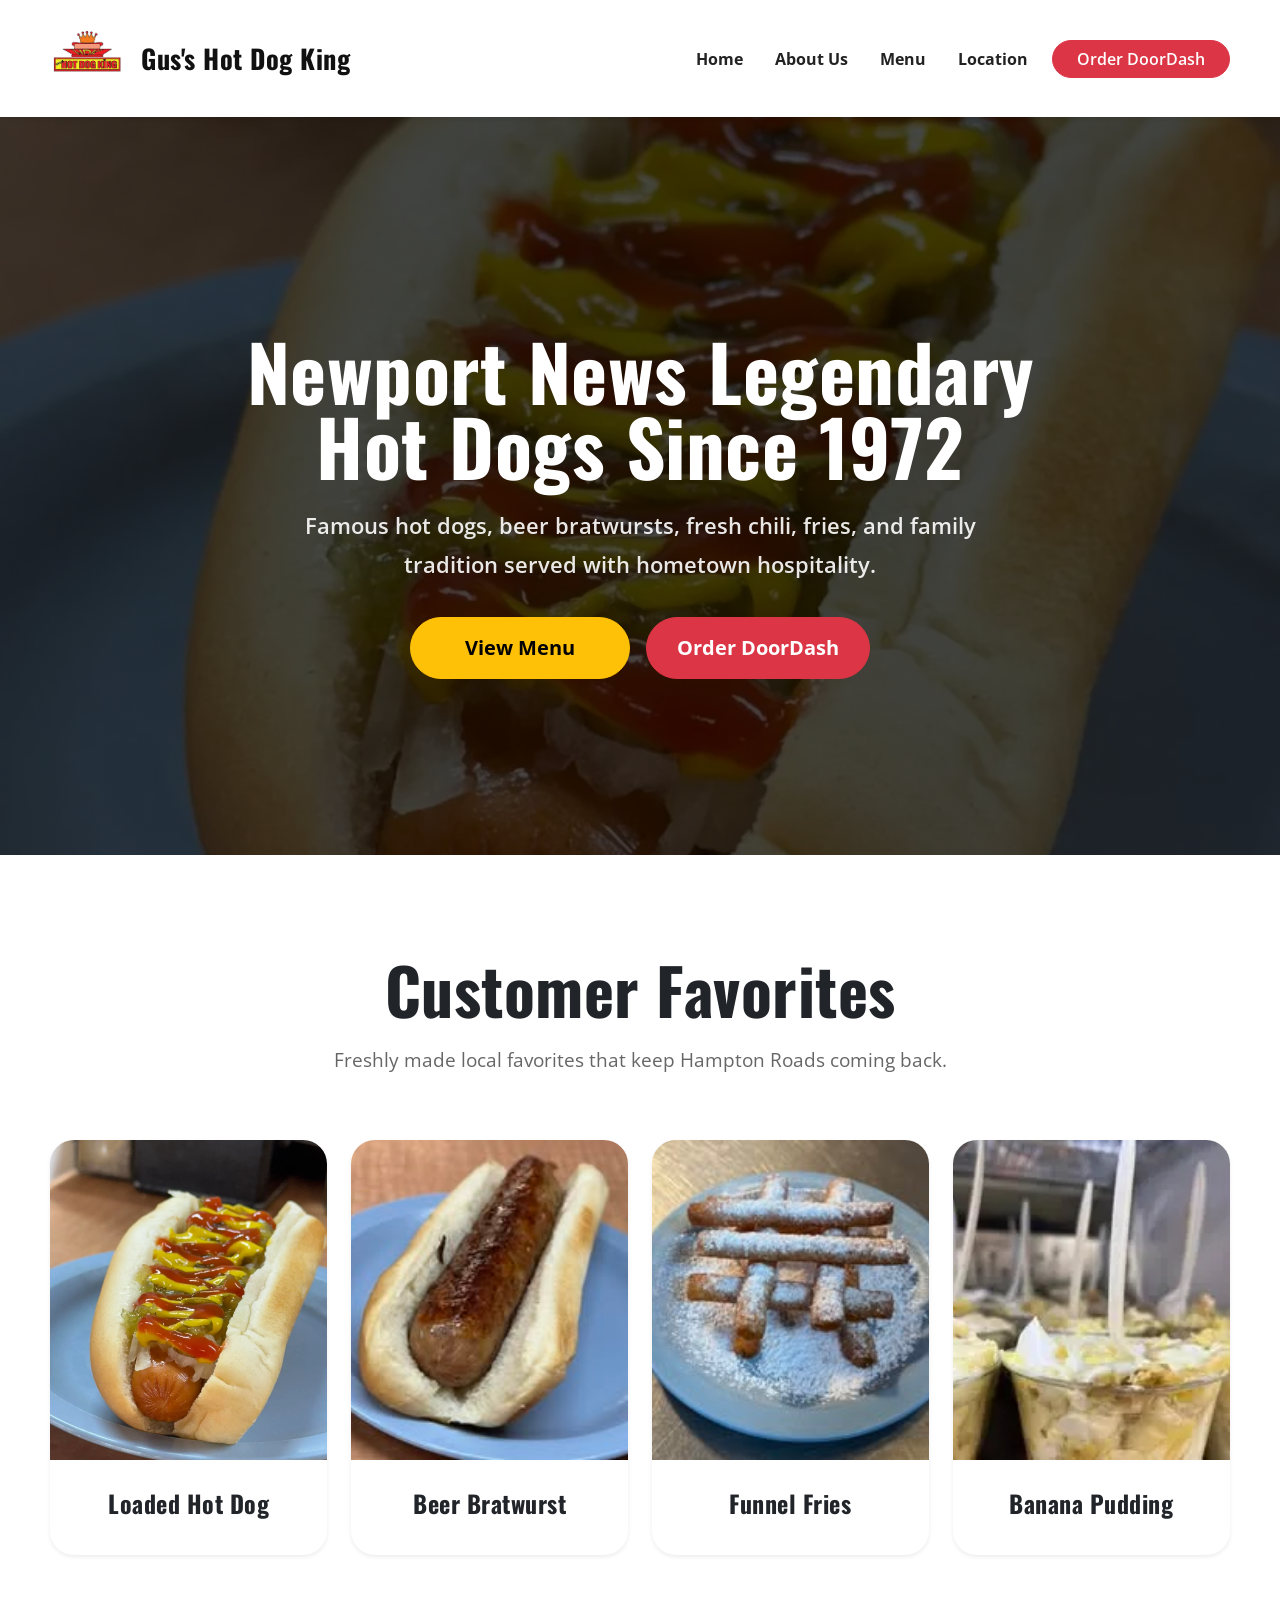
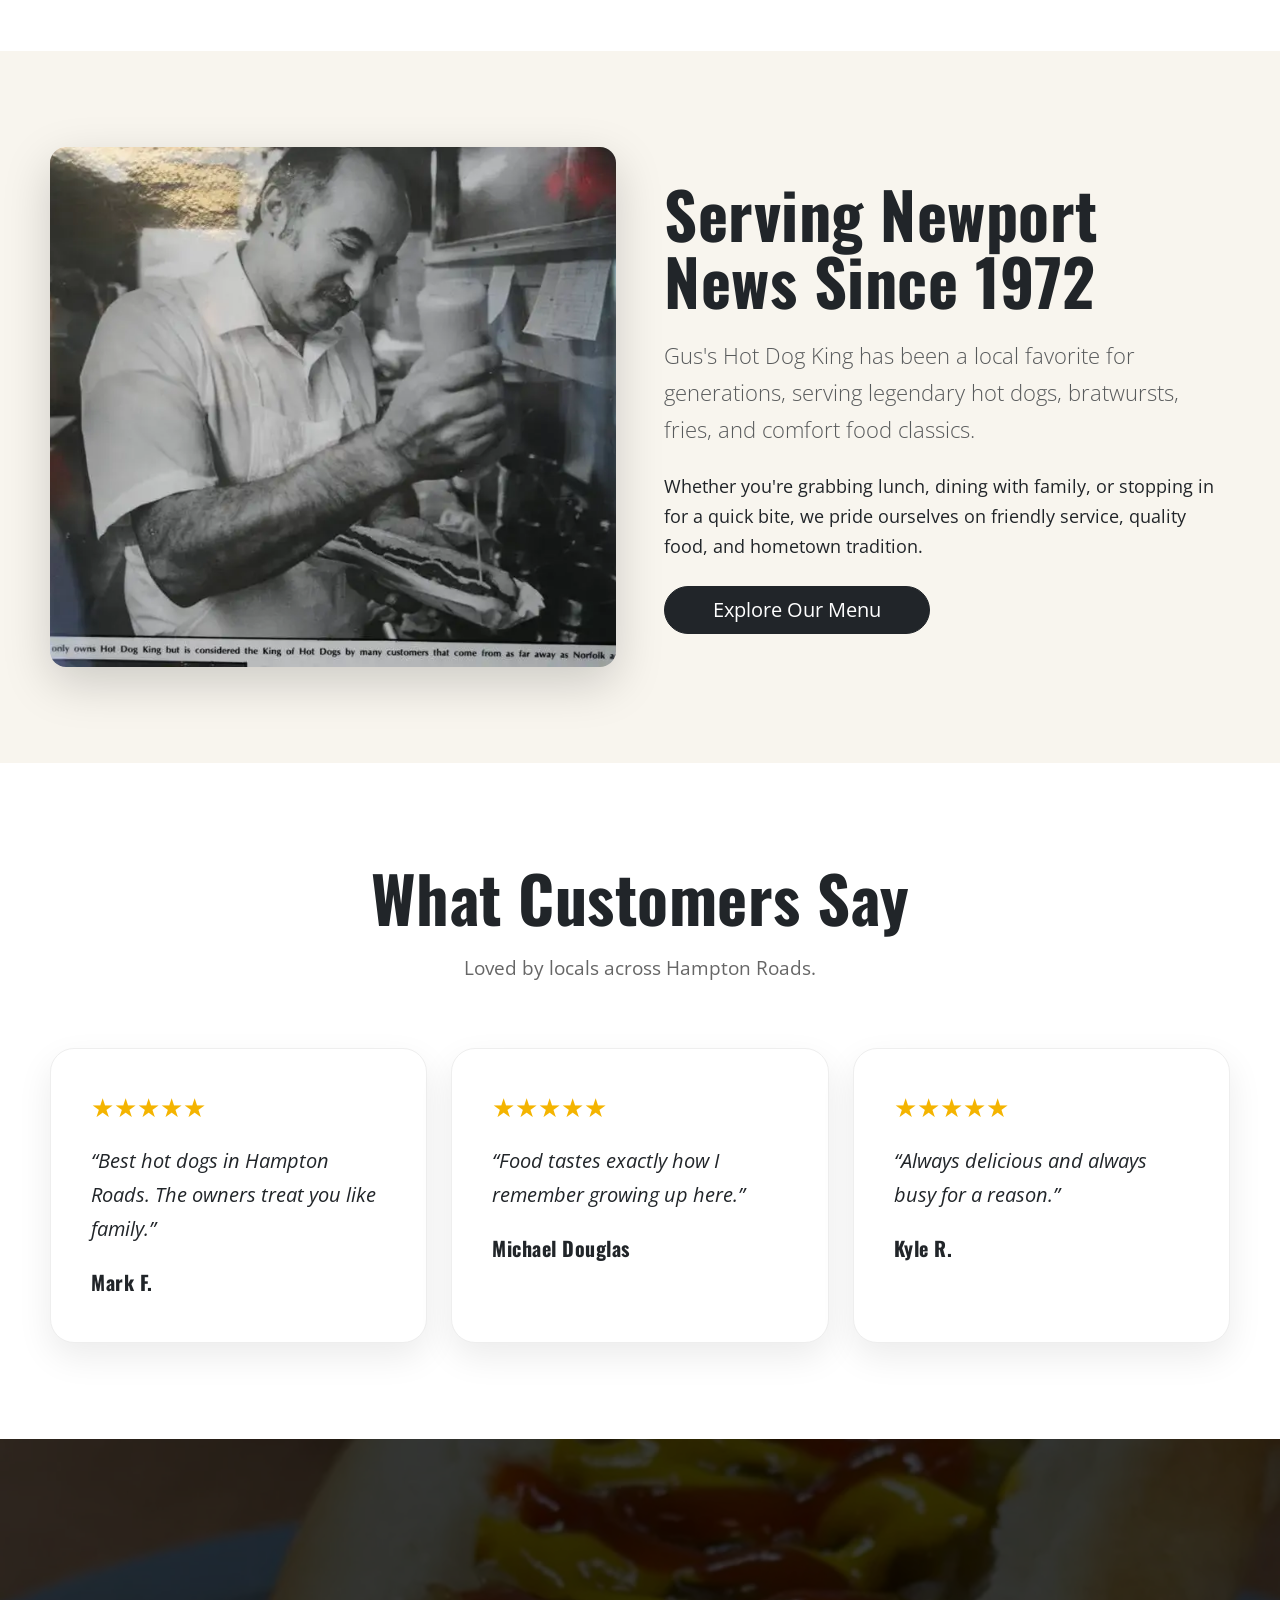
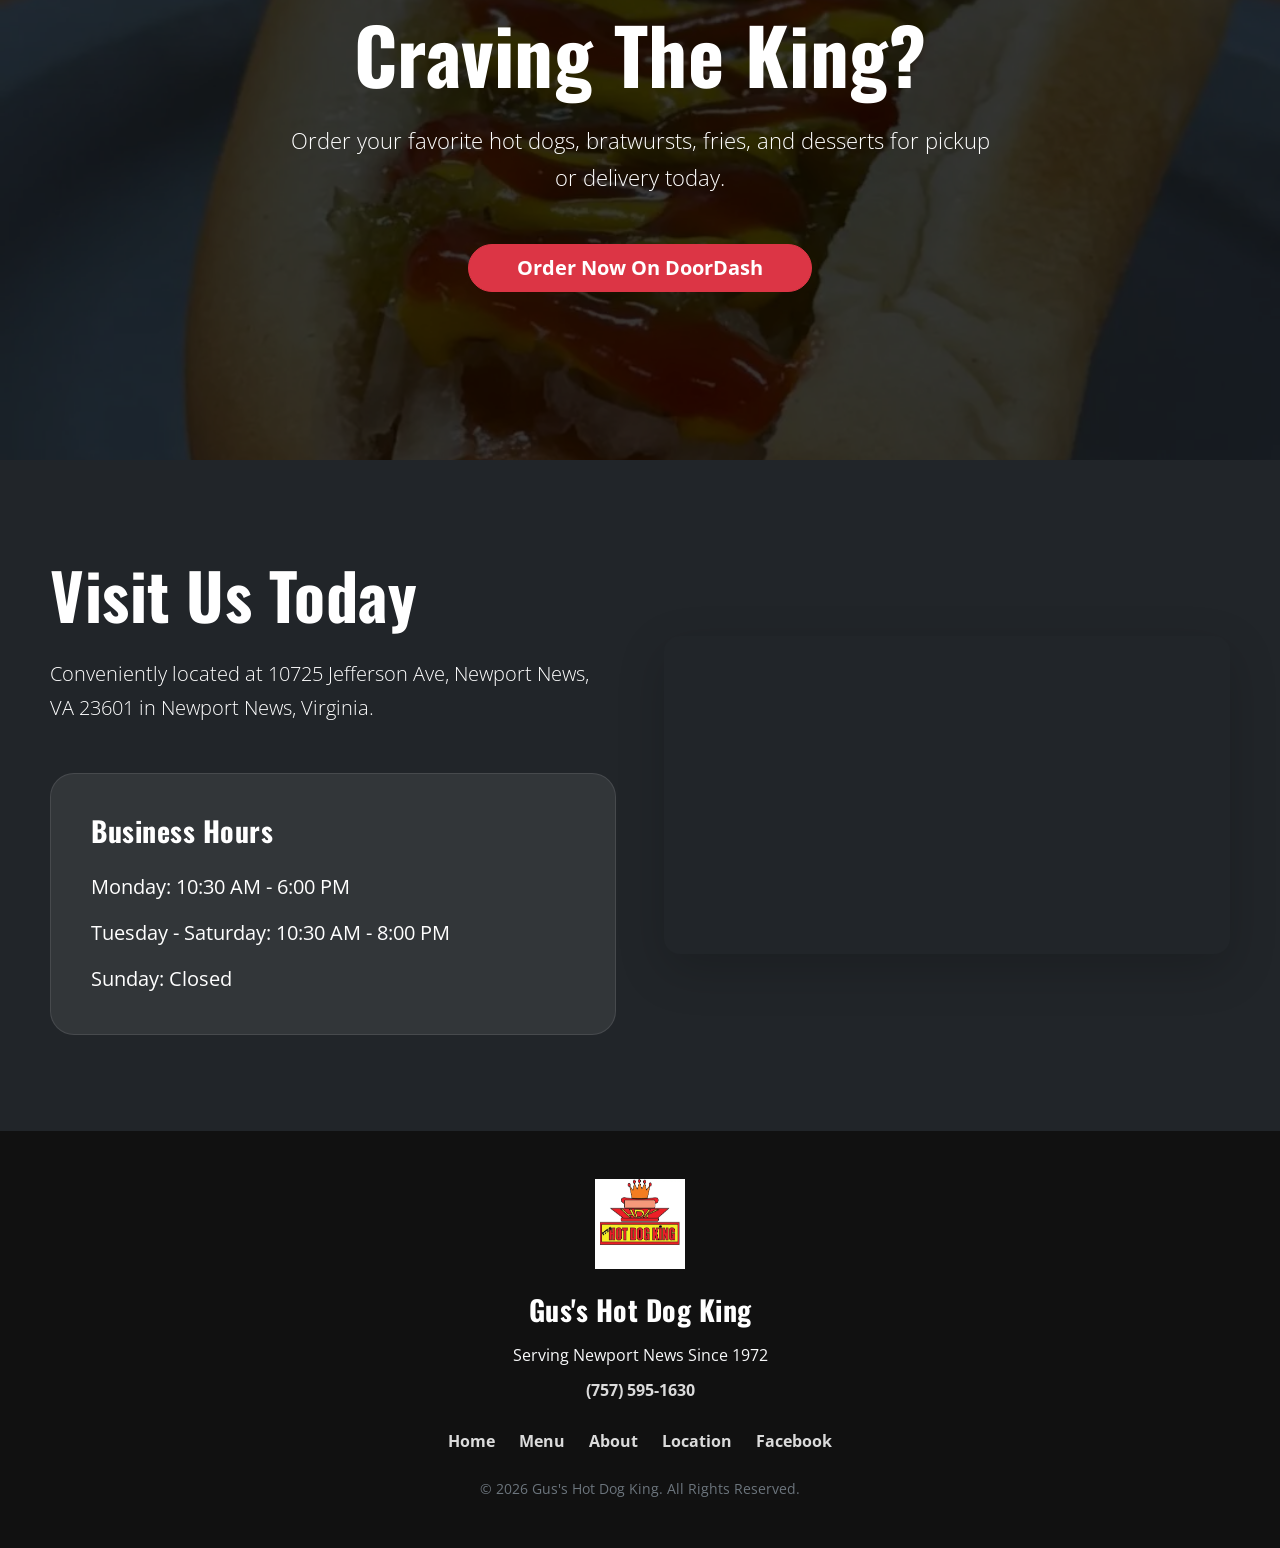
==== index.html @ 120eb8dd "corrected DoorDash" ====
<!doctype html>
<html lang="en">
  <head>
    <meta charset="UTF-8" />
    <meta name="viewport" content="width=device-width, initial-scale=1.0" />

    <title>
      Gus's Hot Dog King | Newport News Legendary Hot Dogs Since 1972
    </title>

    <meta
      name="description"
      content="Serving Newport News since 1972 with legendary hot dogs, bratwursts, fries, and family-friendly dining."
    />

    <meta name="author" content="Gus's Hot Dog King" />
    <meta name="robots" content="index, follow" />

    <link rel="canonical" href="https://www.gushotdogking.com" />

    <!-- Open Graph -->
    <meta property="og:title" content="Gus's Hot Dog King" />
    <meta
      property="og:description"
      content="Newport News legendary hot dogs since 1972."
    />
    <meta property="og:type" content="website" />
    <meta property="og:url" content="https://www.gushotdogking.com" />
    <meta
      property="og:image"
      content="https://www.gushotdogking.com/public/images/HDK_LOGO.webp"
    />

    <!-- Twitter -->
    <meta name="twitter:card" content="summary_large_image" />
    <meta name="twitter:title" content="Gus's Hot Dog King" />
    <meta
      name="twitter:description"
      content="Newport News legendary hot dogs since 1972."
    />
    <meta
      name="twitter:image"
      content="https://www.gushotdogking.com/public/images/HDK_LOGO.webp"
    />

    <!-- Favicon -->
    <link rel="icon" type="image/webp" href="public/images/HDK_LOGO.webp" />

    <!-- Bootstrap -->
    <link
      href="https://cdn.jsdelivr.net/npm/bootstrap@5.3.3/dist/css/bootstrap.min.css"
      rel="stylesheet"
    />

    <!-- Google Fonts -->
    <link rel="preconnect" href="https://fonts.googleapis.com" />

    <link rel="preconnect" href="https://fonts.gstatic.com" crossorigin />

    <link
      href="https://fonts.googleapis.com/css2?family=Oswald:wght@500;700&family=Open+Sans:wght@400;600;700&display=swap"
      rel="stylesheet"
    />

    <link rel="stylesheet" href="index.css" />
  </head>

  <body>
    <!-- Skip Link -->
    <a
      href="#main-content"
      class="visually-hidden-focusable position-absolute top-0 start-0 bg-dark text-white p-3"
    >
      Skip to content
    </a>

    <!-- Navigation -->
    <header class="sticky-top shadow-sm">
      <nav class="navbar navbar-expand-lg navbar-light py-3">
        <div class="container">
          <a
            class="navbar-brand d-flex align-items-center gap-3"
            href="index.html"
          >
            <img
              src="public/images/HDK_LOGO.webp"
              alt="Gus's Hot Dog King Logo"
              width="75"
              height="75"
              loading="eager"
            />

            <span>Gus's Hot Dog King</span>
          </a>

          <button
            class="navbar-toggler"
            type="button"
            data-bs-toggle="collapse"
            data-bs-target="#mainNav"
            aria-controls="mainNav"
            aria-expanded="false"
            aria-label="Toggle navigation"
          >
            <span class="navbar-toggler-icon"></span>
          </button>

          <div class="collapse navbar-collapse" id="mainNav">
            <ul class="navbar-nav ms-auto align-items-lg-center gap-lg-3">
              <li class="nav-item">
                <a class="nav-link" href="index.html">Home</a>
              </li>

              <li class="nav-item">
                <a class="nav-link" href="about.html">About Us</a>
              </li>

              <li class="nav-item">
                <a class="nav-link" href="menu.html">Menu</a>
              </li>

              <li class="nav-item">
                <a class="nav-link" href="contact.html">Location</a>
              </li>

              <li class="nav-item">
                <a
                  href="https://www.doordash.com/store/gus's-hot-dog-king-newport-news-926834/18420549/?pickup=false"
                  target="_blank"
                  rel="noopener"
                  class="btn btn-danger rounded-pill px-4 fw-semibold"
                >
                  Order DoorDash
                </a>
              </li>
            </ul>
          </div>
        </div>
      </nav>
    </header>

    <main id="main-content">
      <!-- Hero -->
      <section class="hero-section">
        <div class="container">
          <div class="hero-content mx-auto">
            <h1>Newport News Legendary Hot Dogs Since 1972</h1>

            <p>
              Famous hot dogs, beer bratwursts, fresh chili, fries, and family
              tradition served with hometown hospitality.
            </p>

            <div
              class="d-flex flex-column flex-sm-row justify-content-center gap-3"
            >
              <a
                href="menu.html"
                class="btn btn-warning btn-lg rounded-pill px-5 fw-bold"
              >
                View Menu
              </a>

              <a
                href="https://www.doordash.com/"
                target="_blank"
                rel="noopener noreferrer"
                class="btn btn-danger btn-lg fw-bold doordash-btn"
              >
                Order DoorDash
              </a>
            </div>
          </div>
        </div>
      </section>

      <!-- Featured Foods -->
      <section id="favorites" class="py-5 py-lg-6">
        <div class="container py-5">
          <h2 class="section-title">Customer Favorites</h2>

          <p class="section-subtitle">
            Freshly made local favorites that keep Hampton Roads coming back.
          </p>

          <div class="row g-4">
            <div class="col-md-6 col-lg-3">
              <div class="card food-card shadow-sm">
                <img
                  src="public/images/loaded_hot_dog.webp"
                  class="card-img-top"
                  alt="Loaded Hot Dog"
                  loading="lazy"
                />

                <div class="card-body text-center">
                  <h3 class="h4 fw-bold">Loaded Hot Dog</h3>
                </div>
              </div>
            </div>

            <div class="col-md-6 col-lg-3">
              <div class="card food-card shadow-sm">
                <img
                  src="public/images/brat.jpg"
                  class="card-img-top"
                  alt="Beer Bratwurst"
                  loading="lazy"
                />

                <div class="card-body text-center">
                  <h3 class="h4 fw-bold">Beer Bratwurst</h3>
                </div>
              </div>
            </div>

            <div class="col-md-6 col-lg-3">
              <div class="card food-card shadow-sm">
                <img
                  src="public/images/funnel_fries.jpg"
                  class="card-img-top"
                  alt="Funnel Fries"
                  loading="lazy"
                />

                <div class="card-body text-center">
                  <h3 class="h4 fw-bold">Funnel Fries</h3>
                </div>
              </div>
            </div>

            <div class="col-md-6 col-lg-3">
              <div class="card food-card shadow-sm">
                <img
                  src="public/images/banana_pudding.webp"
                  class="card-img-top"
                  alt="Banana Pudding"
                  loading="lazy"
                />

                <div class="card-body text-center">
                  <h3 class="h4 fw-bold">Banana Pudding</h3>
                </div>
              </div>
            </div>
          </div>
        </div>
      </section>

      <!-- Story -->
      <section class="story-section py-5">
        <div class="container py-5">
          <div class="row align-items-center g-5">
            <div class="col-lg-6">
              <img
                src="public/images/gus_making_dog.webp"
                alt="Gus preparing a hot dog"
                class="img-fluid rounded-4 shadow-lg"
                loading="lazy"
              />
            </div>

            <div class="col-lg-6">
              <h2 class="display-4 fw-bold mb-4">
                Serving Newport News Since 1972
              </h2>

              <p class="lead text-muted mb-4">
                Gus's Hot Dog King has been a local favorite for generations,
                serving legendary hot dogs, bratwursts, fries, and comfort food
                classics.
              </p>

              <p class="mb-4">
                Whether you're grabbing lunch, dining with family, or stopping
                in for a quick bite, we pride ourselves on friendly service,
                quality food, and hometown tradition.
              </p>

              <a href="menu.html" class="btn btn-dark btn-lg rounded-pill px-5">
                Explore Our Menu
              </a>
            </div>
          </div>
        </div>
      </section>

      <!-- Reviews -->
      <section id="reviews" class="py-5">
        <div class="container py-5">
          <h2 class="section-title">What Customers Say</h2>

          <p class="section-subtitle">Loved by locals across Hampton Roads.</p>

          <div class="row g-4">
            <div class="col-lg-4">
              <div class="review-card">
                <div class="stars">★★★★★</div>

                <p class="fs-5 fst-italic">
                  “Best hot dogs in Hampton Roads. The owners treat you like
                  family.”
                </p>

                <h3 class="h5 fw-bold mt-4">Mark F.</h3>
              </div>
            </div>

            <div class="col-lg-4">
              <div class="review-card">
                <div class="stars">★★★★★</div>

                <p class="fs-5 fst-italic">
                  “Food tastes exactly how I remember growing up here.”
                </p>

                <h3 class="h5 fw-bold mt-4">Michael Douglas</h3>
              </div>
            </div>

            <div class="col-lg-4">
              <div class="review-card">
                <div class="stars">★★★★★</div>

                <p class="fs-5 fst-italic">
                  “Always delicious and always busy for a reason.”
                </p>

                <h3 class="h5 fw-bold mt-4">Kyle R.</h3>
              </div>
            </div>
          </div>
        </div>
      </section>

      <!-- CTA -->
      <section class="cta-section py-5 text-center">
        <div class="container py-5">
          <h2 class="display-4 fw-bold mb-4">Craving The King?</h2>

          <p class="lead mb-5 mx-auto" style="max-width: 700px">
            Order your favorite hot dogs, bratwursts, fries, and desserts for
            pickup or delivery today.
          </p>

          <a
            href="https://www.doordash.com/store/gus's-hot-dog-king-newport-news-926834/18420549/?pickup=false"
            target="_blank"
            rel="noopener"
            class="btn btn-danger btn-lg rounded-pill px-5 fw-bold"
          >
            Order Now On DoorDash
          </a>
        </div>
      </section>

      <!-- Location + Hours -->
      <section id="location" class="bg-dark text-white py-5">
        <div class="container py-5">
          <div class="row align-items-center g-5">
            <div class="col-lg-6">
              <h2 class="display-4 fw-bold mb-4">Visit Us Today</h2>

              <p class="lead mb-5">
                Conveniently located at 10725 Jefferson Ave, Newport News, VA
                23601 in Newport News, Virginia.
              </p>

              <div class="hours-box">
                <h3 class="h3 mb-4 fw-bold">Business Hours</h3>

                <ul class="list-unstyled fs-5 mb-0">
                  <li class="mb-3">Monday: 10:30 AM - 6:00 PM</li>

                  <li class="mb-3">Tuesday - Saturday: 10:30 AM - 8:00 PM</li>

                  <li>Sunday: Closed</li>
                </ul>
              </div>
            </div>

            <div class="col-lg-6">
              <div class="ratio ratio-16x9 rounded-4 overflow-hidden shadow-lg">
                <iframe
                  title="Gus's Hot Dog King Location"
                  src="https://www.google.com/maps?q=Gus's+Hot+Dog+King,+Newport+News,+VA&output=embed"
                  allowfullscreen=""
                  loading="lazy"
                  referrerpolicy="no-referrer-when-downgrade"
                ></iframe>
              </div>
            </div>
          </div>
        </div>
      </section>
    </main>

    <footer class="text-white py-5">
      <div class="container text-center">
        <img
          src="public/images/HDK_LOGO.webp"
          alt="Gus's Hot Dog King Logo"
          width="90"
          height="90"
          class="mb-4"
          loading="lazy"
        />

        <h2 class="h3 fw-bold mb-3">Gus's Hot Dog King</h2>

        <p class="mb-2 text-light">Serving Newport News Since 1972</p>

        <p class="mb-4">
          <a href="tel:7575951630" class="footer-link fw-bold">
            (757) 595-1630
          </a>
        </p>

        <div class="d-flex justify-content-center gap-4 mb-4 flex-wrap">
          <a href="index.html" class="footer-link">Home</a>
          <a href="menu.html" class="footer-link">Menu</a>
          <a href="about.html" class="footer-link">About</a>
          <a href="contact.html" class="footer-link">Location</a>

          <a
            href="https://www.facebook.com/Gusshotdogking"
            target="_blank"
            rel="noopener noreferrer"
            class="footer-link"
          >
            Facebook
          </a>
        </div>

        <p class="small text-secondary mb-0">
          © 2026 Gus's Hot Dog King. All Rights Reserved.
        </p>
      </div>
    </footer>
    <!-- Bootstrap JS -->
    <script src="https://cdn.jsdelivr.net/npm/bootstrap@5.3.3/dist/js/bootstrap.bundle.min.js"></script>

    <!-- Google Analytics -->
    <script
      async
      src="https://www.googletagmanager.com/gtag/js?id=G-8X7CZDXQSP"
    ></script>

    <script>
      window.dataLayer = window.dataLayer || [];

      function gtag() {
        dataLayer.push(arguments);
      }

      gtag("js", new Date());
      gtag("config", "G-8X7CZDXQSP");
    </script>
    <!-- Structured Data / Local SEO -->
    <script src="structured-data.js" defer></script>
  </body>
</html>
---- index.css ----
:root {
  --primary-color: #f4b400;
  --secondary-color: #111111;
  --accent-color: #c62828;
  --light-bg: #f8f5ee;
  --text-dark: #212529;
  --purple: #4b2e83;
}

/* =========================
   BASE
========================= */

html {
  font-size: 16px;
  scroll-behavior: smooth;
}

body {
  font-family: "Open Sans", sans-serif;
  color: var(--text-dark);
  background-color: #ffffff;
  overflow-x: hidden;
}

body *,
body *::before,
body *::after {
  box-sizing: border-box;
}

.container {
  width: min(94%, 1700px);
  max-width: 1700px;
}

h1,
h2,
h3,
.navbar-brand {
  font-family: "Oswald", sans-serif;
  letter-spacing: 0.5px;
}

p {
  line-height: 1.7;
}

/* =========================
   NAVBAR
========================= */

header {
  background: #fff;
}

.navbar {
  background-color: rgba(255, 255, 255, 0.97);
  backdrop-filter: blur(8px);
  padding: 1rem 0;
}

.navbar-brand span {
  font-size: 1.65rem;
  font-weight: 700;
  color: #111;
}

.navbar-brand img {
  object-fit: contain;
}

.nav-link {
  font-weight: 700;
  color: #222 !important;
  transition: color 0.25s ease;
}

.nav-link:hover {
  color: var(--accent-color) !important;
}

/* =========================
   HERO SECTION
========================= */

.hero-section {
  position: relative;
  min-height: 82vh;
  display: flex;
  align-items: center;
  text-align: center;
  padding: 140px 0 100px;
  overflow: hidden;

  background:
    linear-gradient(
      rgba(0, 0, 0, 0.72),
      rgba(0, 0, 0, 0.72)
    ),
    url("public/images/loaded_hot_dog.webp")
    center center / cover no-repeat;

  color: white;
}

.hero-content {
  position: relative;
  width: 100%;
  max-width: 900px;
  margin: 0 auto;
  padding: 2rem;
  background: transparent;
  border-radius: 0;
  box-shadow: none;
  color: white;
  backdrop-filter: none;
}

.hero-subtitle {
  color: var(--primary-color);
  font-weight: 800;
  text-transform: uppercase;
  letter-spacing: 2px;
  margin-bottom: 1rem;
}

.hero-content h1 {
  font-size: clamp(3.5rem, 6vw, 6.5rem);
  line-height: 0.98;
  font-weight: 700;
  margin-bottom: 1.5rem;
  color: white;
}

.hero-content p {
  font-size: 1.35rem;
  line-height: 1.8;
  font-weight: 600;
  color: rgba(255, 255, 255, 0.9);
  margin: 0 auto 2rem;
  max-width: 760px;
}

.hero-content .btn {
  min-width: 220px;
  font-weight: 700;
  border-radius: 999px;
  padding: 0.95rem 1.9rem;
}
/* =========================
   SECTION SYSTEM
========================= */

section {
  width: 100%;
}

.section-title {
  font-size: clamp(3rem, 5vw, 5.75rem);
  margin-bottom: 1rem;
  text-align: center;
  font-weight: 700;
}

.section-subtitle {
  text-align: center;
  color: #666;
  max-width: 850px;
  margin: 0 auto 4rem;
  font-size: 1.2rem;
}

/* =========================
   FAVORITES
========================= */

#favorites {
  background: #fff;
}

.food-card {
  border: none;
  overflow: hidden;
  border-radius: 24px;
  transition:
    transform 0.3s ease,
    box-shadow 0.3s ease;

  height: 100%;

  box-shadow:
    0 14px 35px rgba(0, 0, 0, 0.09);
}

.food-card:hover {
  transform: translateY(-8px);

  box-shadow:
    0 20px 45px rgba(0, 0, 0, 0.14);
}

.food-card img {
  width: 100%;
  height: 320px;
  object-fit: cover;
}

.food-card .card-body {
  padding: 1.8rem;
}

/* =========================
   STORY
========================= */

.story-section {
  background-color: var(--light-bg);
}

.story-section img {
  width: 100%;
  min-height: 520px;
  object-fit: cover;
}

.story-section h2 {
  font-size: clamp(3rem, 5vw, 5.5rem);
  line-height: 1.05;
}

.story-section .lead {
  font-size: 1.35rem;
}

.story-section p {
  font-size: 1.1rem;
}

/* =========================
   REVIEWS
========================= */

#reviews {
  background: #fff;
}

.review-card {
  border-radius: 24px;
  padding: 2.5rem;
  background-color: white;

  box-shadow:
    0 14px 35px rgba(0, 0, 0, 0.08);

  height: 100%;

  transition: transform 0.3s ease;

  border: 1px solid #eee;
}

.review-card:hover {
  transform: translateY(-5px);
}

.stars {
  color: var(--primary-color);
  font-size: 1.6rem;
  margin-bottom: 1rem;
}

/* =========================
   CTA
========================= */

.cta-section {
  background:
    linear-gradient(
      rgba(0, 0, 0, 0.78),
      rgba(0, 0, 0, 0.78)
    ),
    url("public/images/loaded_hot_dog.webp")
    center / cover no-repeat;

  color: white;

  padding: 120px 0 !important;
}

.cta-section h2 {
  font-size: clamp(3.5rem, 6vw, 6.5rem);
}

.cta-section p {
  font-size: 1.35rem;
}

/* =========================
   LOCATION
========================= */

#location {
  background: #111;
}

#location h2 {
  font-size: clamp(3rem, 5vw, 5.5rem);
}

.hours-box {
  background-color: rgba(255, 255, 255, 0.08);

  border-radius: 24px;

  padding: 2.5rem;

  border: 1px solid rgba(255, 255, 255, 0.1);
}

#location iframe {
  width: 100%;
}

footer {
  background-color: #111;
}

.footer-link {
  color: rgba(255,255,255,0.85);
  text-decoration: none;
  font-weight: 700;
  transition: color 0.25s ease;
}

.footer-link:hover {
  color: #f4b400;
}

/* =========================
   TABLET
========================= */

@media (max-width: 991px) {

  .container {
    width: min(92%, 960px);
  }

  .hero-section {

    min-height: 76vh;

    padding: 120px 0 60px;

    background:
      linear-gradient(
        rgba(0,0,0,0.38),
        rgba(0,0,0,0.52)
      ),
      url("public/images/gus_making_dog.webp")
      center center / cover no-repeat;
  }

  .hero-content {
    max-width: 100%;
  }

  .story-section img {
    min-height: 380px;
  }

}

/* =========================
   MOBILE
========================= */

@media (max-width: 576px) {

  .container {
    width: min(92%, 540px);
  }

  /* NAVBAR */

  .navbar-brand span {
    font-size: 1.1rem;
  }

  .navbar-brand img {
    width: 54px;
    height: 54px;
  }

  /* HERO */

  @media (max-width: 576px) {

  .hero-section {

    min-height: 70vh;

    display: flex;
    align-items: center;
    justify-content: center;

    text-align: center;

    padding: 100px 0 60px;

    background:
      linear-gradient(
        rgba(0,0,0,0.72),
        rgba(0,0,0,0.72)
      ),
      url("public/images/loaded_hot_dog.webp")
      center center / cover no-repeat;
  }

  .hero-content {

    width: 100%;
    max-width: 100%;

    padding: 0;

    background: transparent;

    border-radius: 0;

    box-shadow: none;

    margin: 0;
  }

  .hero-subtitle {

    font-size: 0.9rem;

    letter-spacing: 1.5px;

    margin-bottom: 0.75rem;
  }

  .hero-content h1 {

    font-size: 2.8rem;

    line-height: 1.05;

    margin-bottom: 1rem;

    color: #fff;
  }

  .hero-content p {

    font-size: 1rem;

    line-height: 1.7;

    max-width: 100%;

    color: rgba(255,255,255,0.9);

    margin-bottom: 1.5rem;
  }

  .hero-content .btn {

    width: 100%;

    max-width: 100%;

    min-width: auto;
  }

  .hero-content .d-flex {
    gap: 0.75rem !important;
  }
}

  /* TITLES */

  .section-title {
    font-size: 2.7rem;
  }

  .section-subtitle {
    font-size: 1.05rem;
    margin-bottom: 2.5rem;
  }

  /* CARDS */

  .food-card img {
    height: 260px;
  }

  .story-section img {
    min-height: 300px;
  }

  .story-section h2,
  #location h2,
  .cta-section h2 {
    font-size: 2.8rem;
  }

  /* CTA */

  .cta-section {
    padding: 80px 0 !important;
  }

  .hours-box {
    padding: 1.5rem;
  }

}
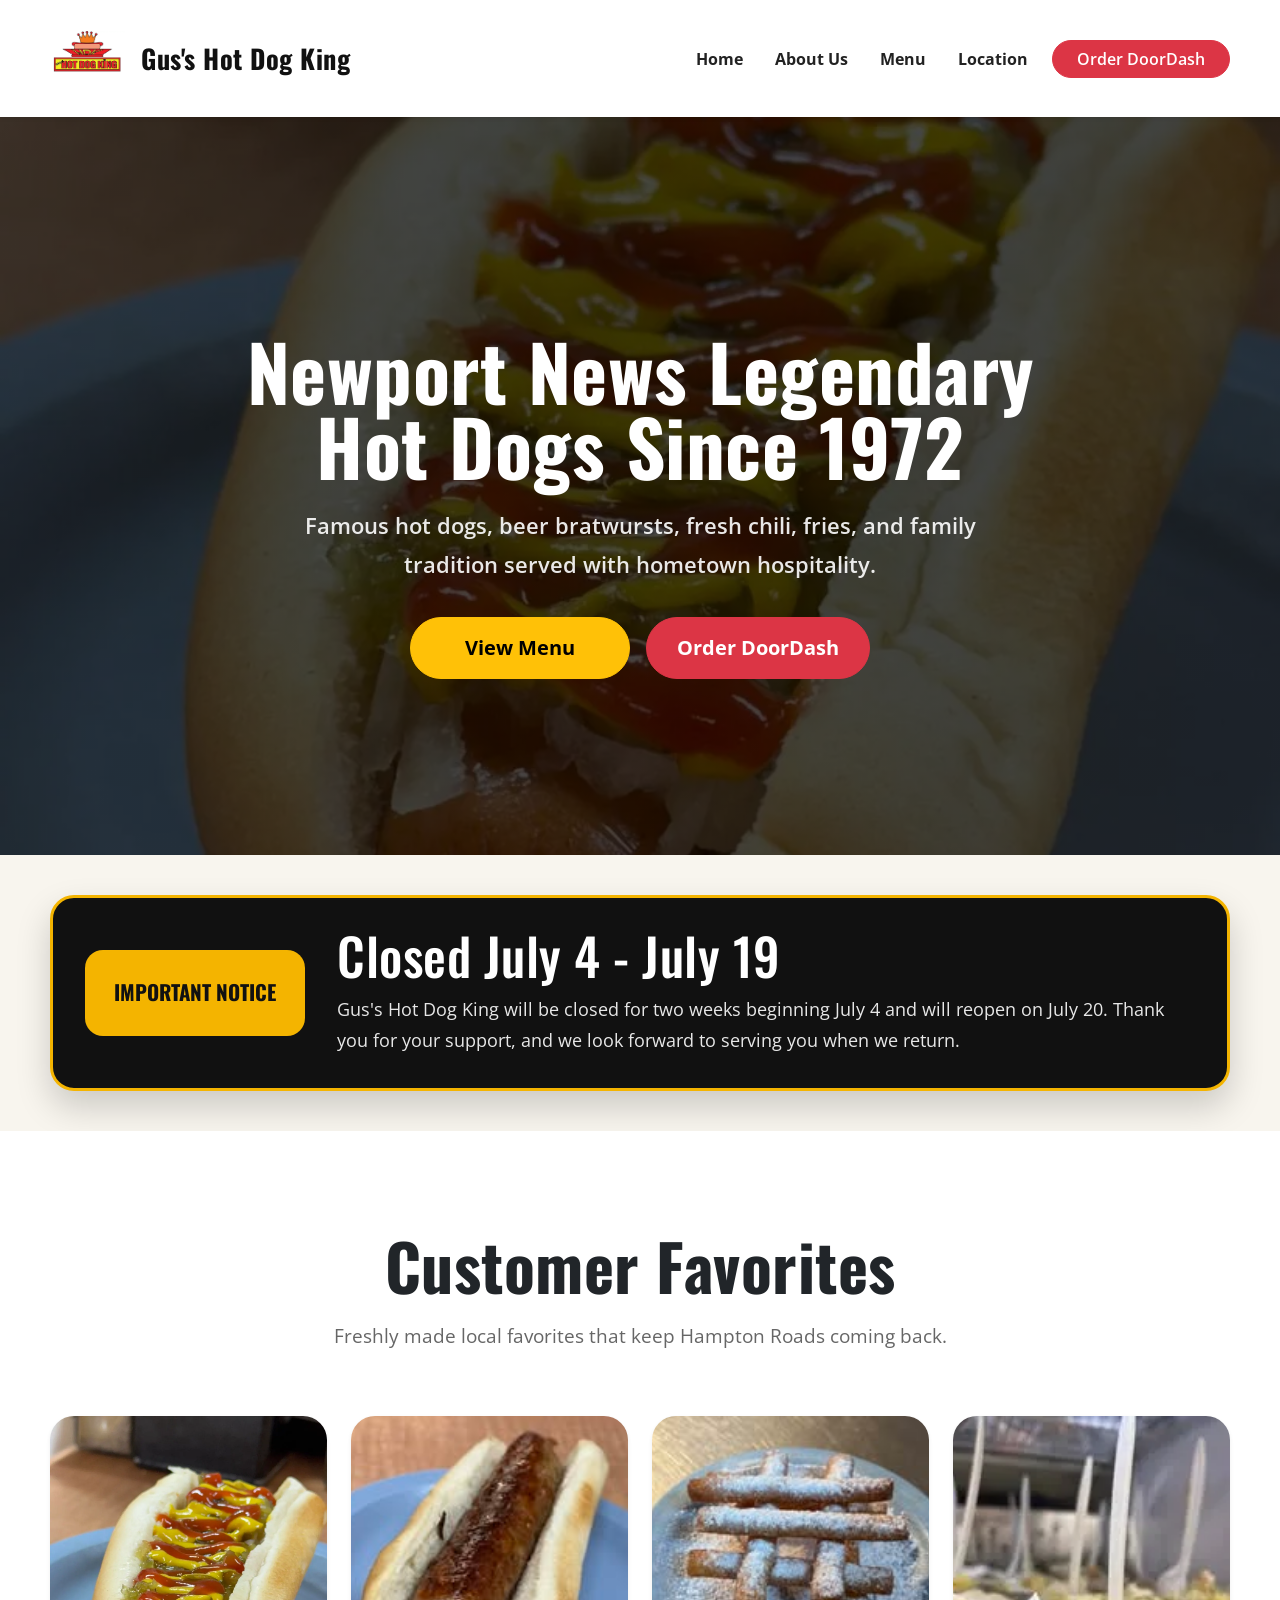
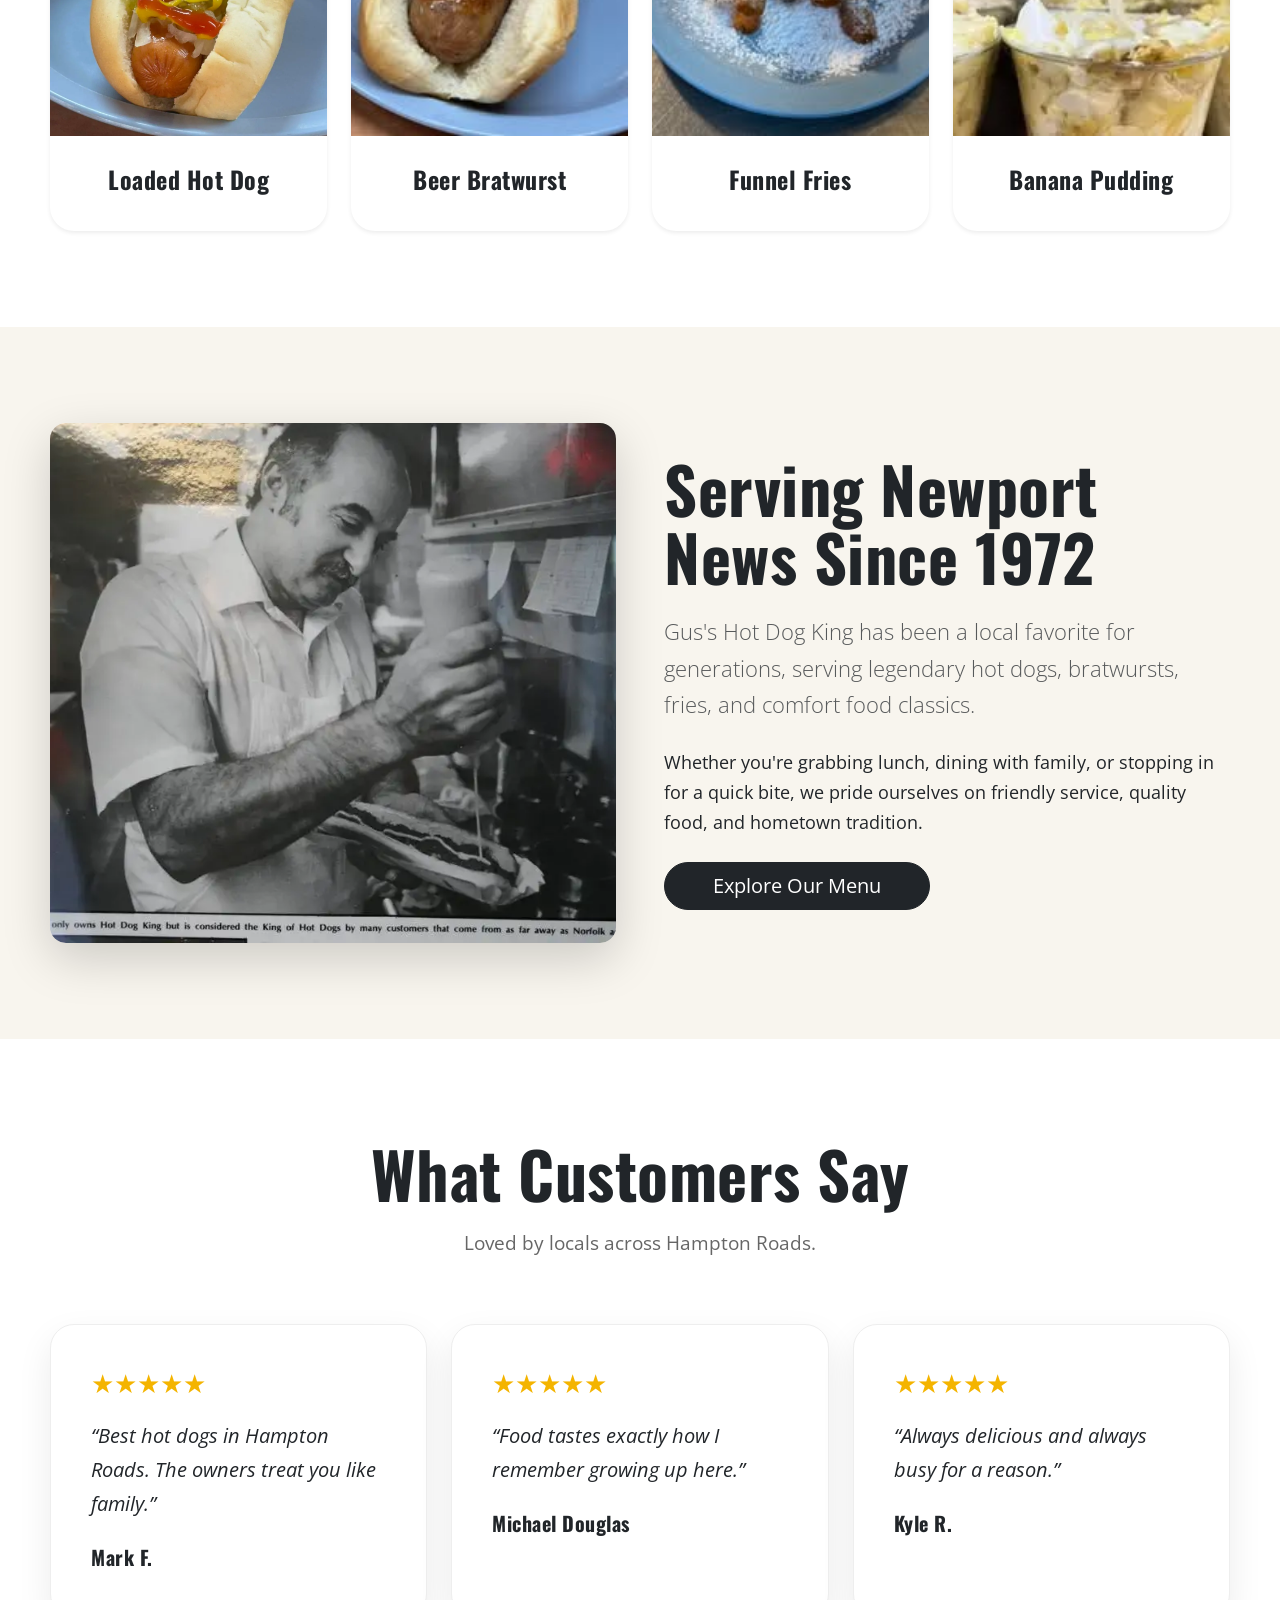
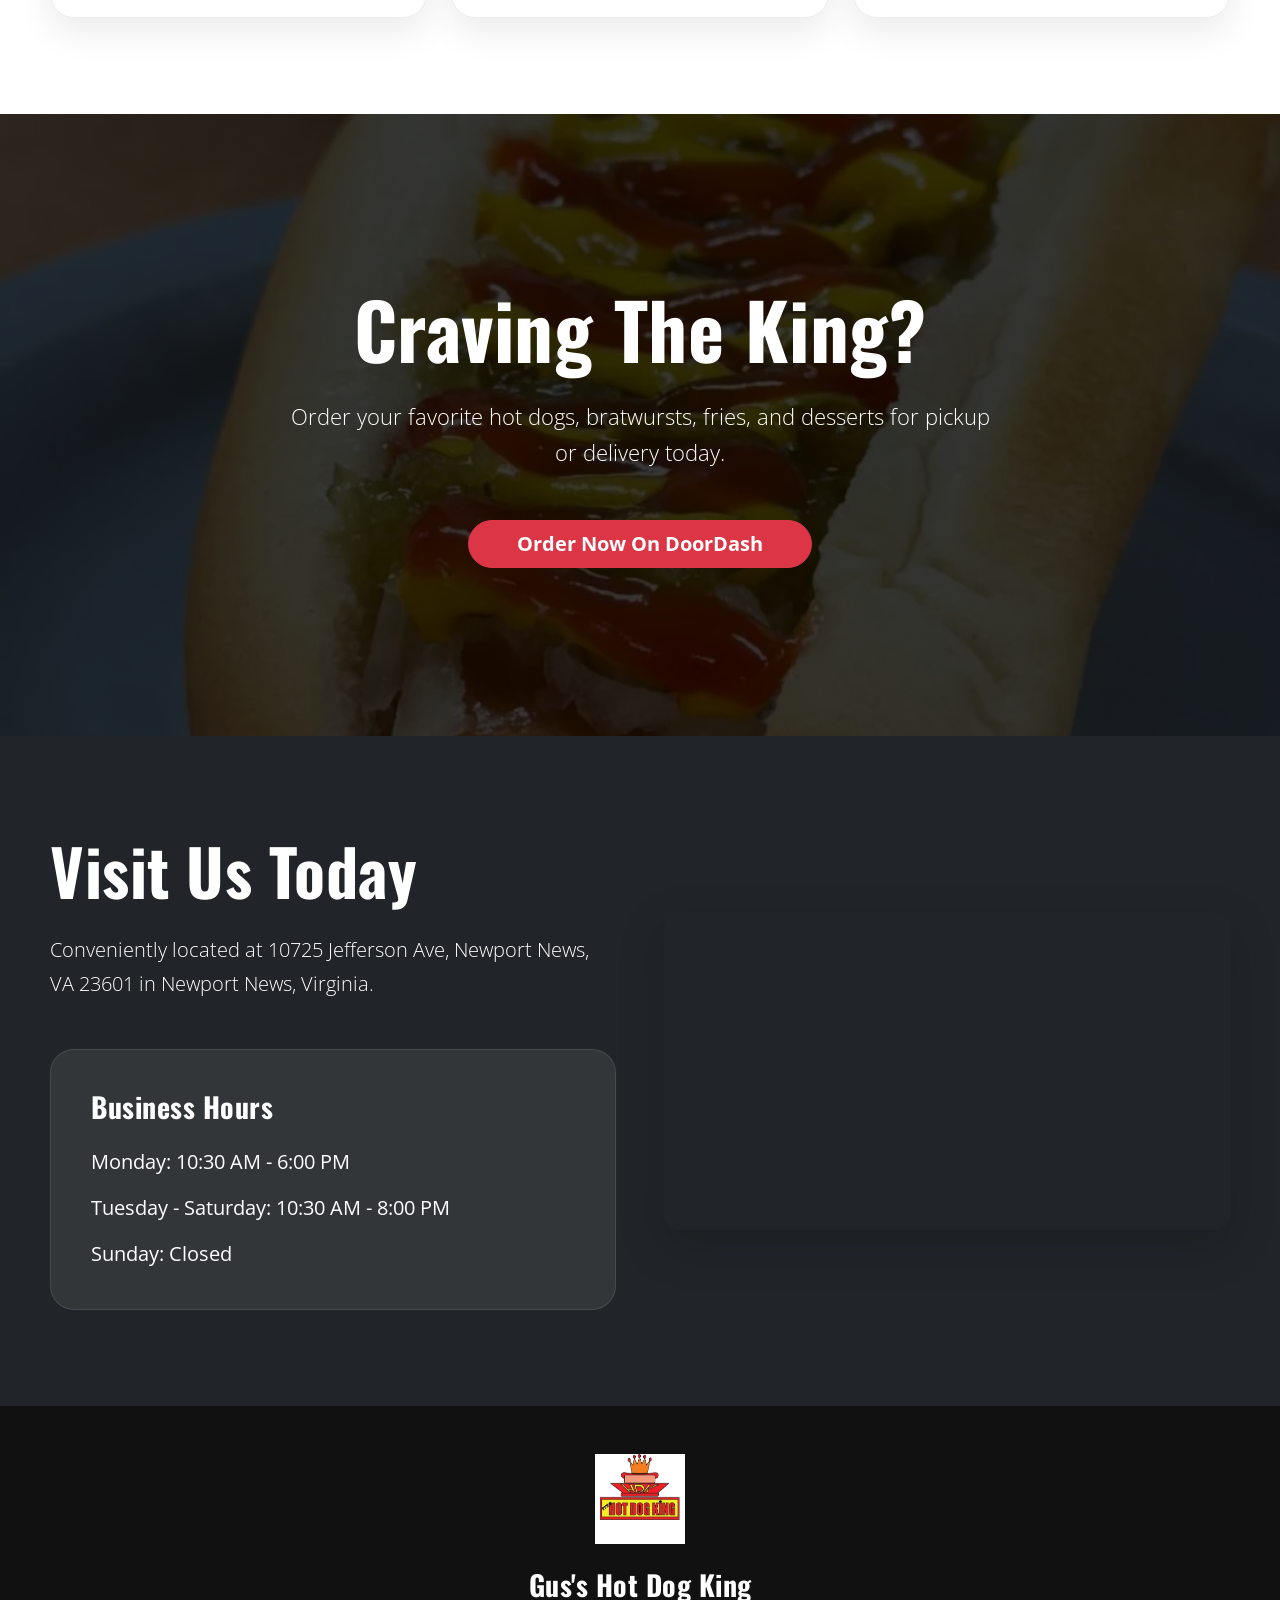
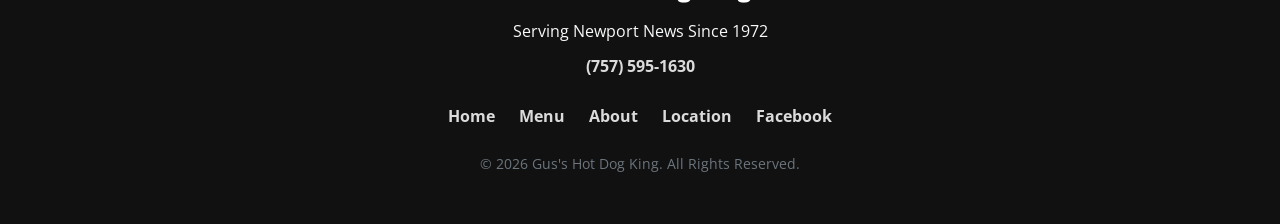
==== commit b63f2e35: "added 2 week closing message" ====
--- a/index.html
+++ b/index.html
@@ -174,6 +174,28 @@
         </div>
       </section>
 
+      <!-- Temporary Closing Notice -->
+      <section
+        class="closing-notice-section"
+        aria-labelledby="closing-notice-title"
+      >
+        <div class="container">
+          <div class="closing-notice">
+            <p class="notice-label">Important Notice</p>
+
+            <div class="notice-copy">
+              <h2 id="closing-notice-title">Closed July 4 - July 19</h2>
+
+              <p>
+                Gus's Hot Dog King will be closed for two weeks beginning July
+                4 and will reopen on July 20. Thank you for your support, and
+                we look forward to serving you when we return.
+              </p>
+            </div>
+          </div>
+        </div>
+      </section>
+
       <!-- Featured Foods -->
       <section id="favorites" class="py-5 py-lg-6">
         <div class="container py-5">
--- a/index.css
+++ b/index.css
@@ -172,6 +172,60 @@
 }
 
 /* =========================
+   CLOSING NOTICE
+========================= */
+
+.closing-notice-section {
+  background: var(--light-bg);
+  padding: 2.5rem 0;
+}
+
+.closing-notice {
+  display: grid;
+  grid-template-columns: 220px 1fr;
+  align-items: center;
+  gap: 2rem;
+  padding: 2rem;
+  border: 3px solid var(--primary-color);
+  border-radius: 24px;
+  background: #111;
+  color: #fff;
+  box-shadow: 0 16px 34px rgba(0, 0, 0, 0.18);
+}
+
+.notice-label {
+  display: inline-flex;
+  align-items: center;
+  justify-content: center;
+  min-height: 86px;
+  margin: 0;
+  padding: 1rem;
+  border-radius: 18px;
+  background: var(--primary-color);
+  color: #111;
+  font-family: "Oswald", sans-serif;
+  font-size: 1.3rem;
+  font-weight: 700;
+  line-height: 1.1;
+  text-align: center;
+  text-transform: uppercase;
+}
+
+.notice-copy h2 {
+  margin-bottom: 0.75rem;
+  color: #fff;
+  font-size: clamp(2.25rem, 4vw, 4.2rem);
+  line-height: 1;
+}
+
+.notice-copy p {
+  max-width: 930px;
+  margin: 0;
+  color: rgba(255, 255, 255, 0.9);
+  font-size: 1.15rem;
+}
+
+/* =========================
    FAVORITES
 ========================= */
 
@@ -370,6 +424,17 @@
     min-height: 380px;
   }
 
+  .closing-notice {
+    grid-template-columns: 1fr;
+    gap: 1.25rem;
+  }
+
+  .notice-label {
+    min-height: auto;
+    justify-content: flex-start;
+    text-align: left;
+  }
+
 }
 
 /* =========================
@@ -492,6 +557,23 @@
     margin-bottom: 2.5rem;
   }
 
+  .closing-notice-section {
+    padding: 1.5rem 0;
+  }
+
+  .closing-notice {
+    padding: 1.35rem;
+    border-radius: 18px;
+  }
+
+  .notice-copy h2 {
+    font-size: 2.35rem;
+  }
+
+  .notice-copy p {
+    font-size: 1rem;
+  }
+
   /* CARDS */
 
   .food-card img {
@@ -518,4 +600,4 @@
     padding: 1.5rem;
   }
 
-}+}
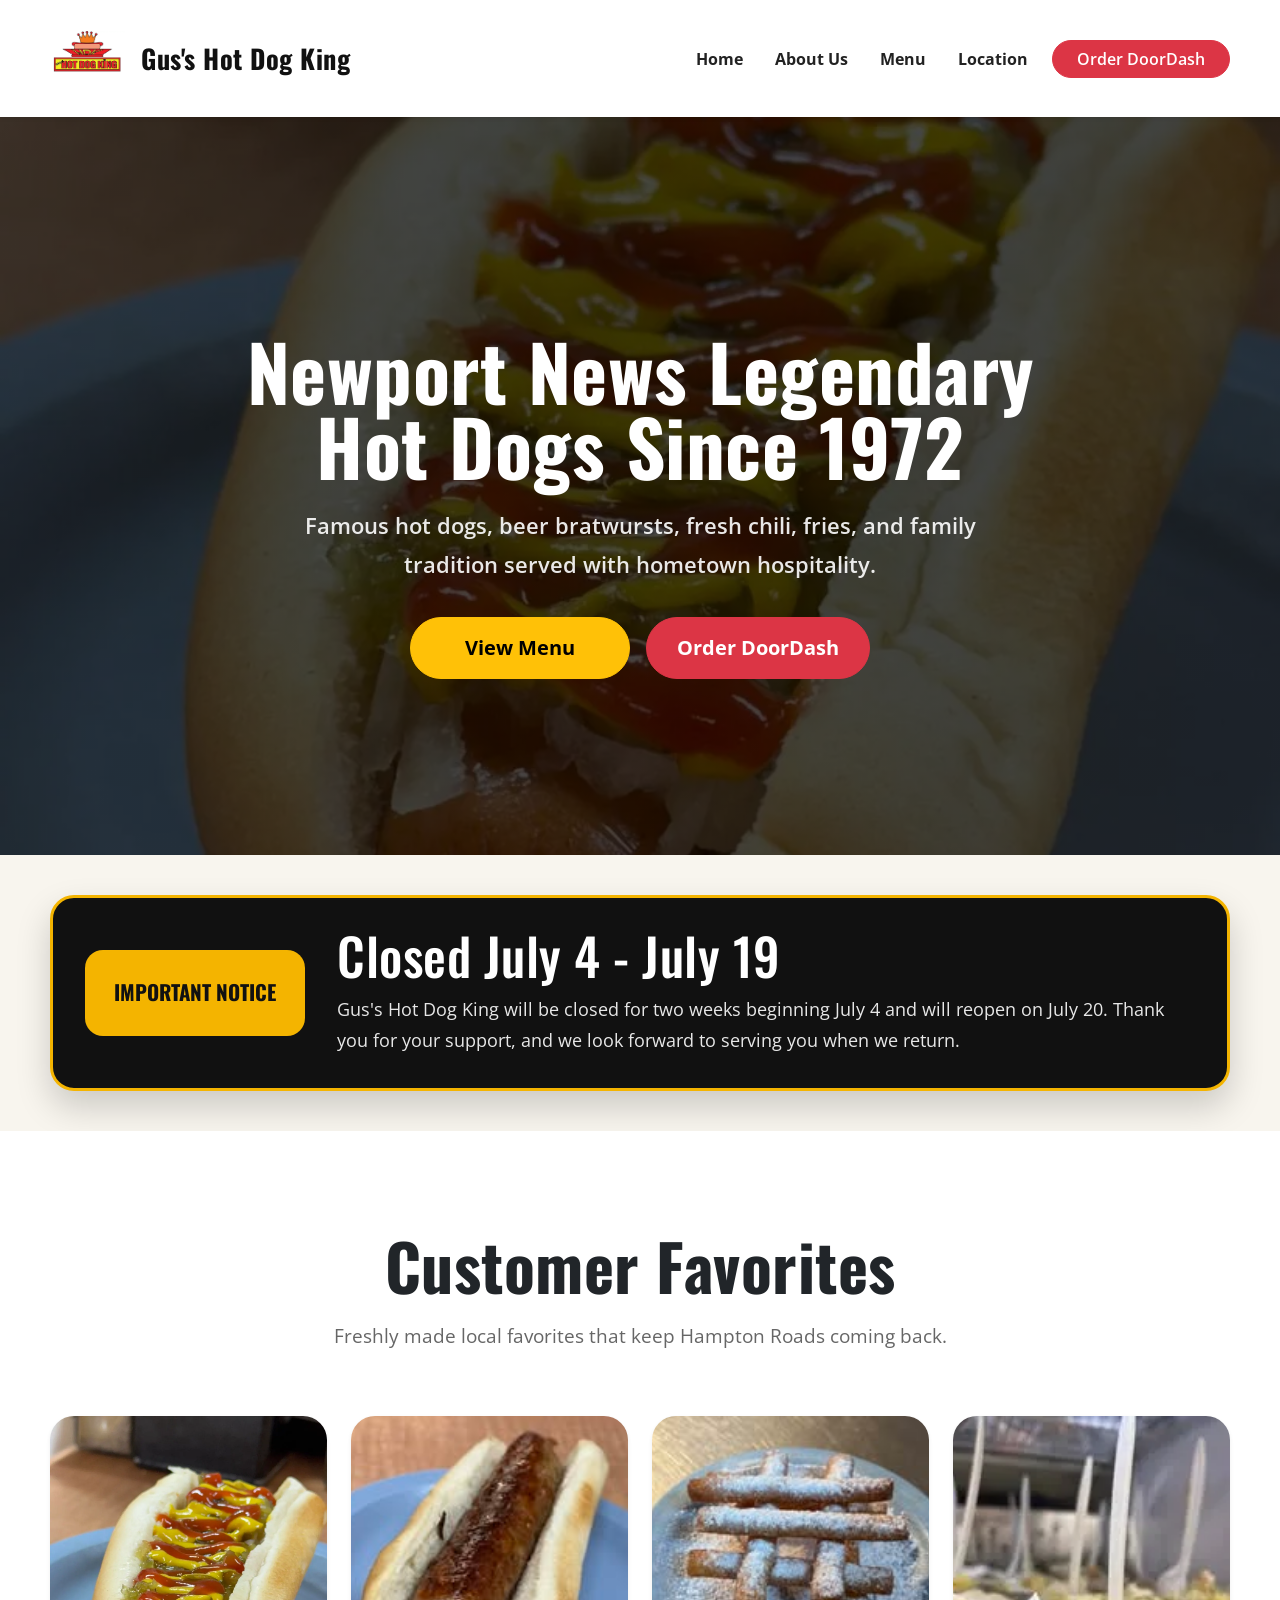
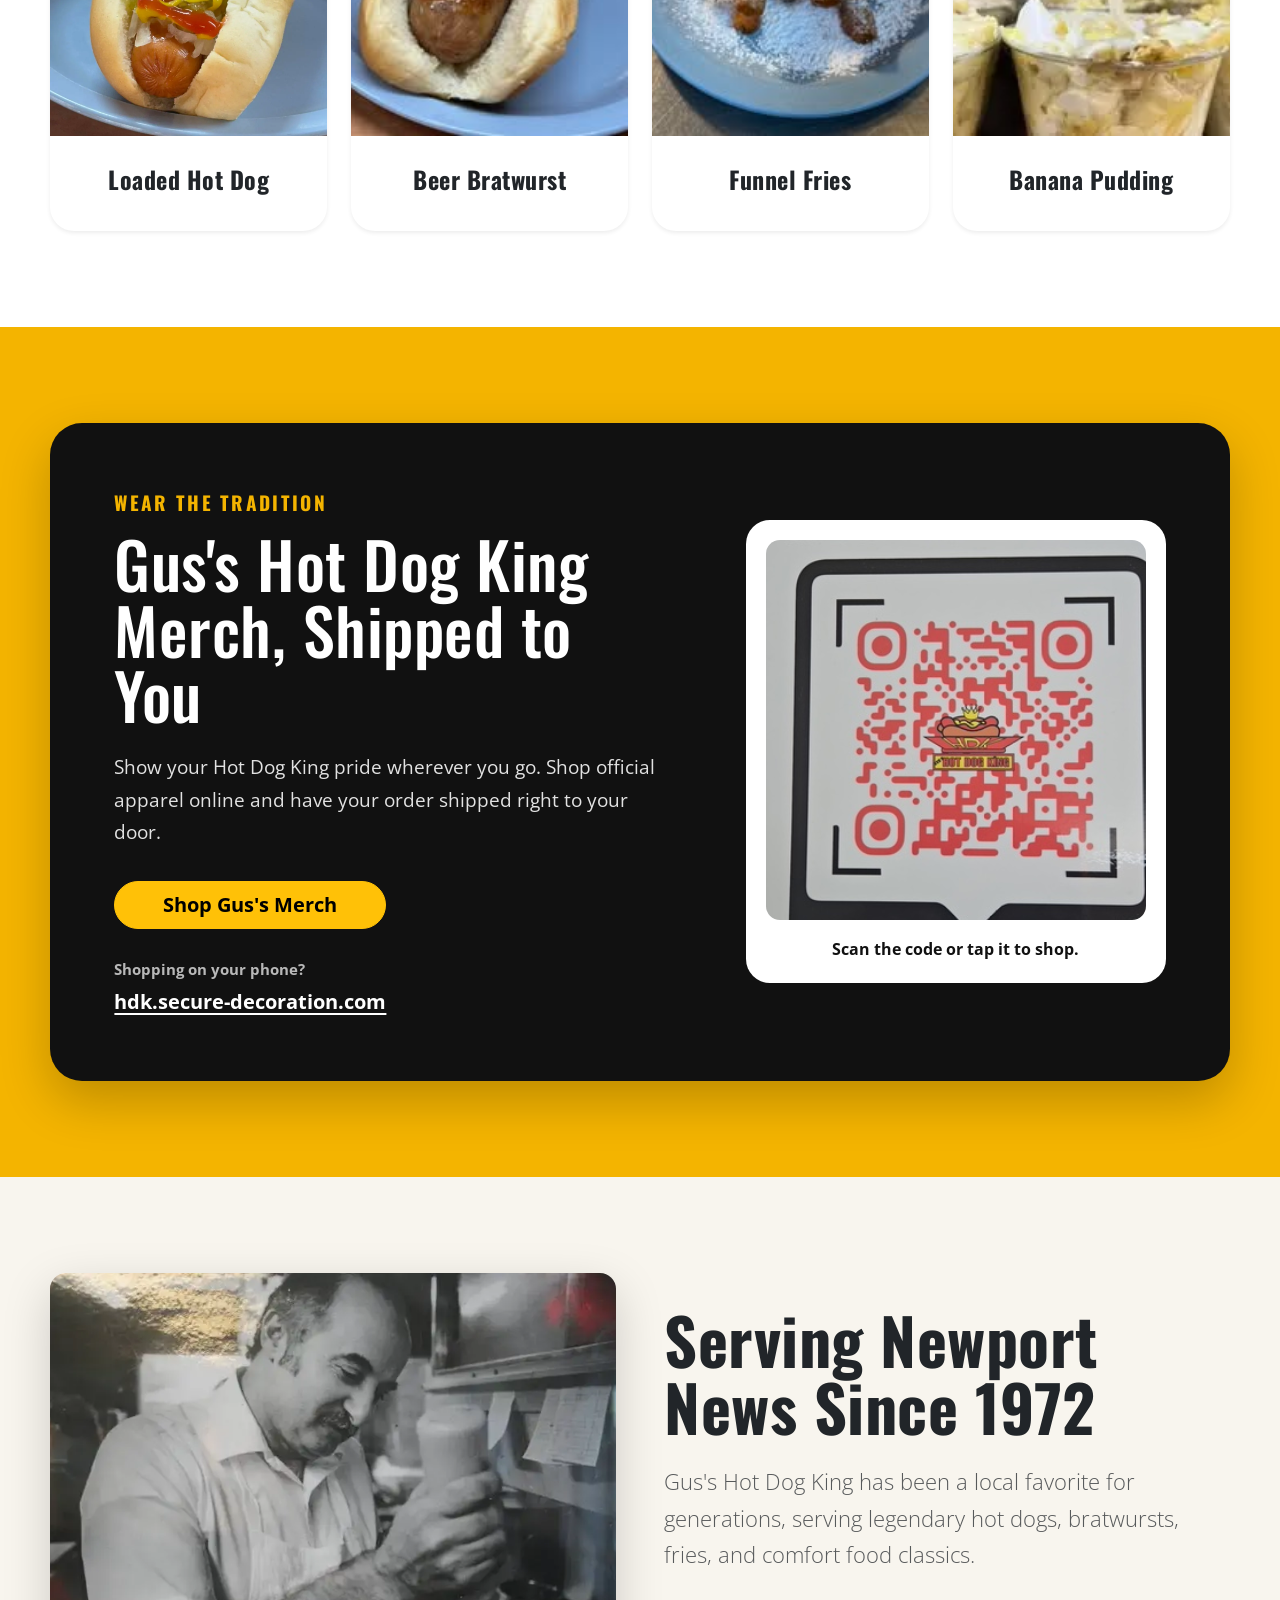
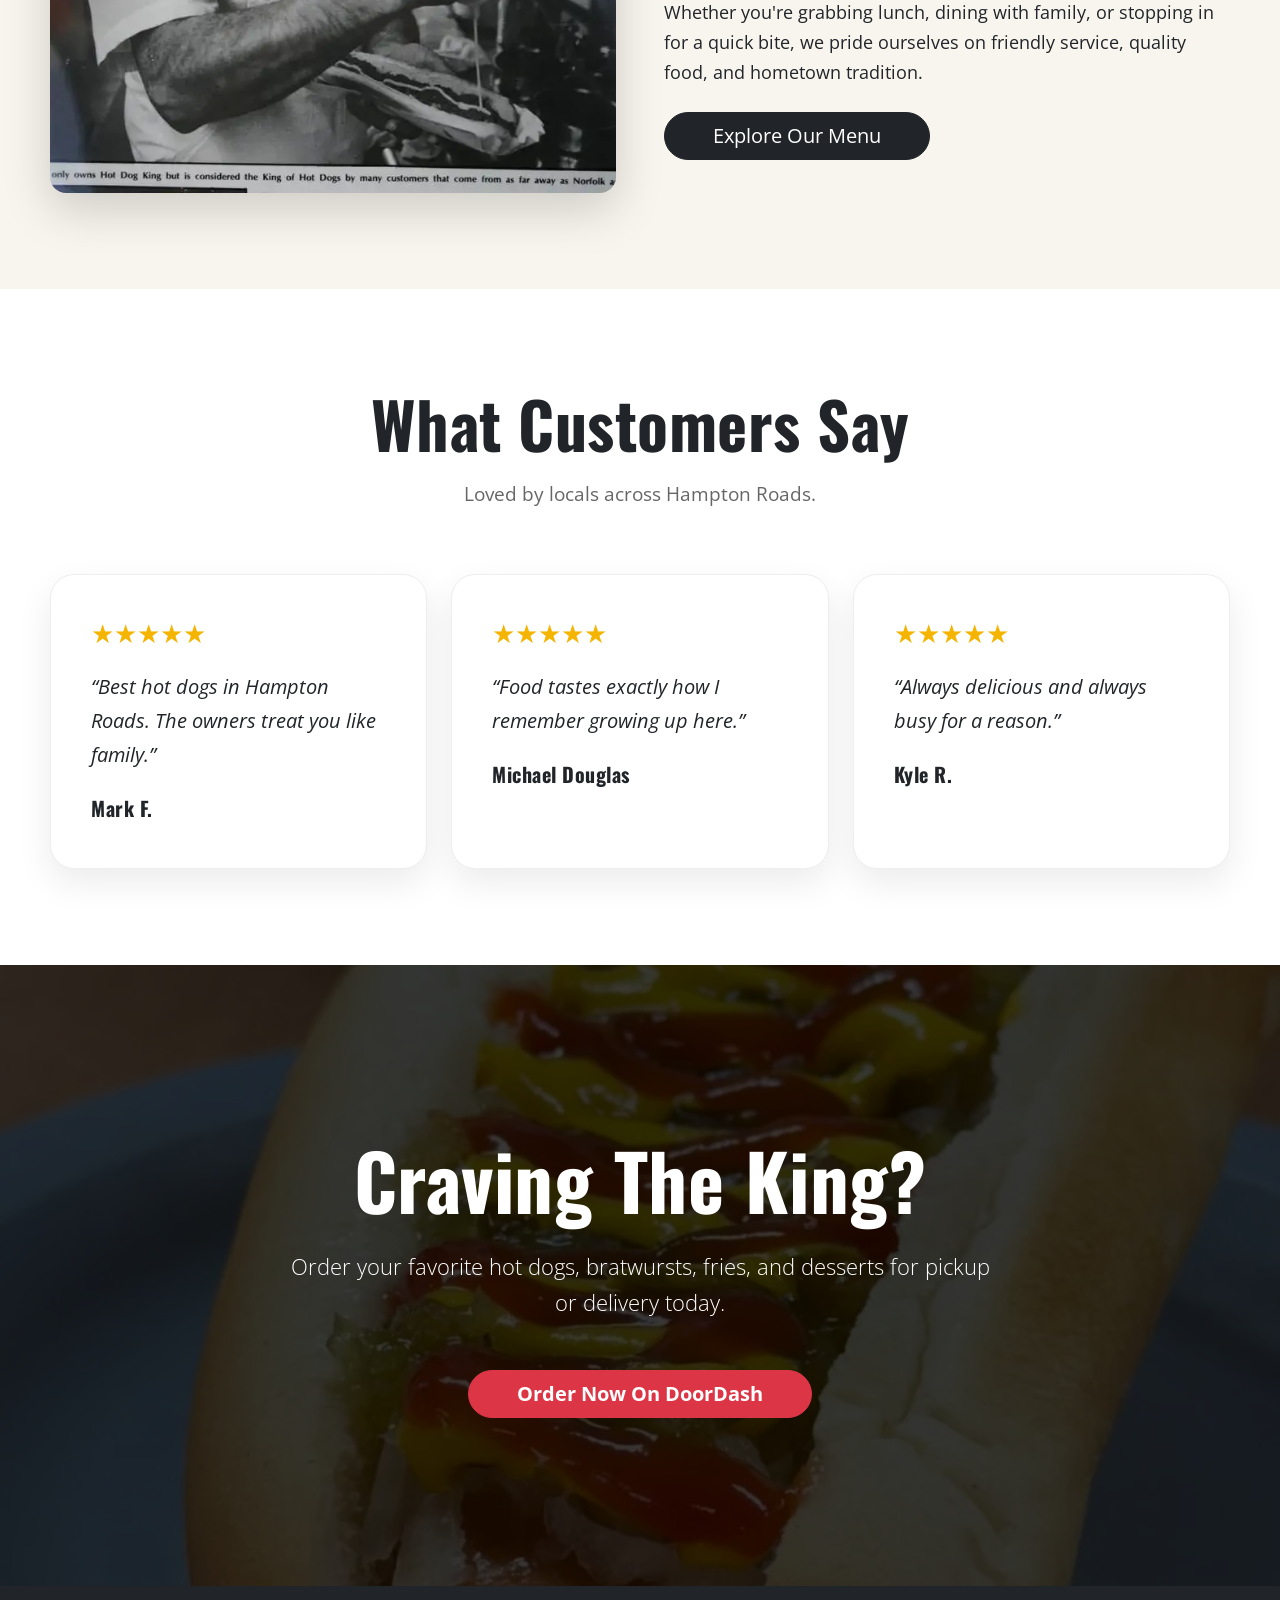
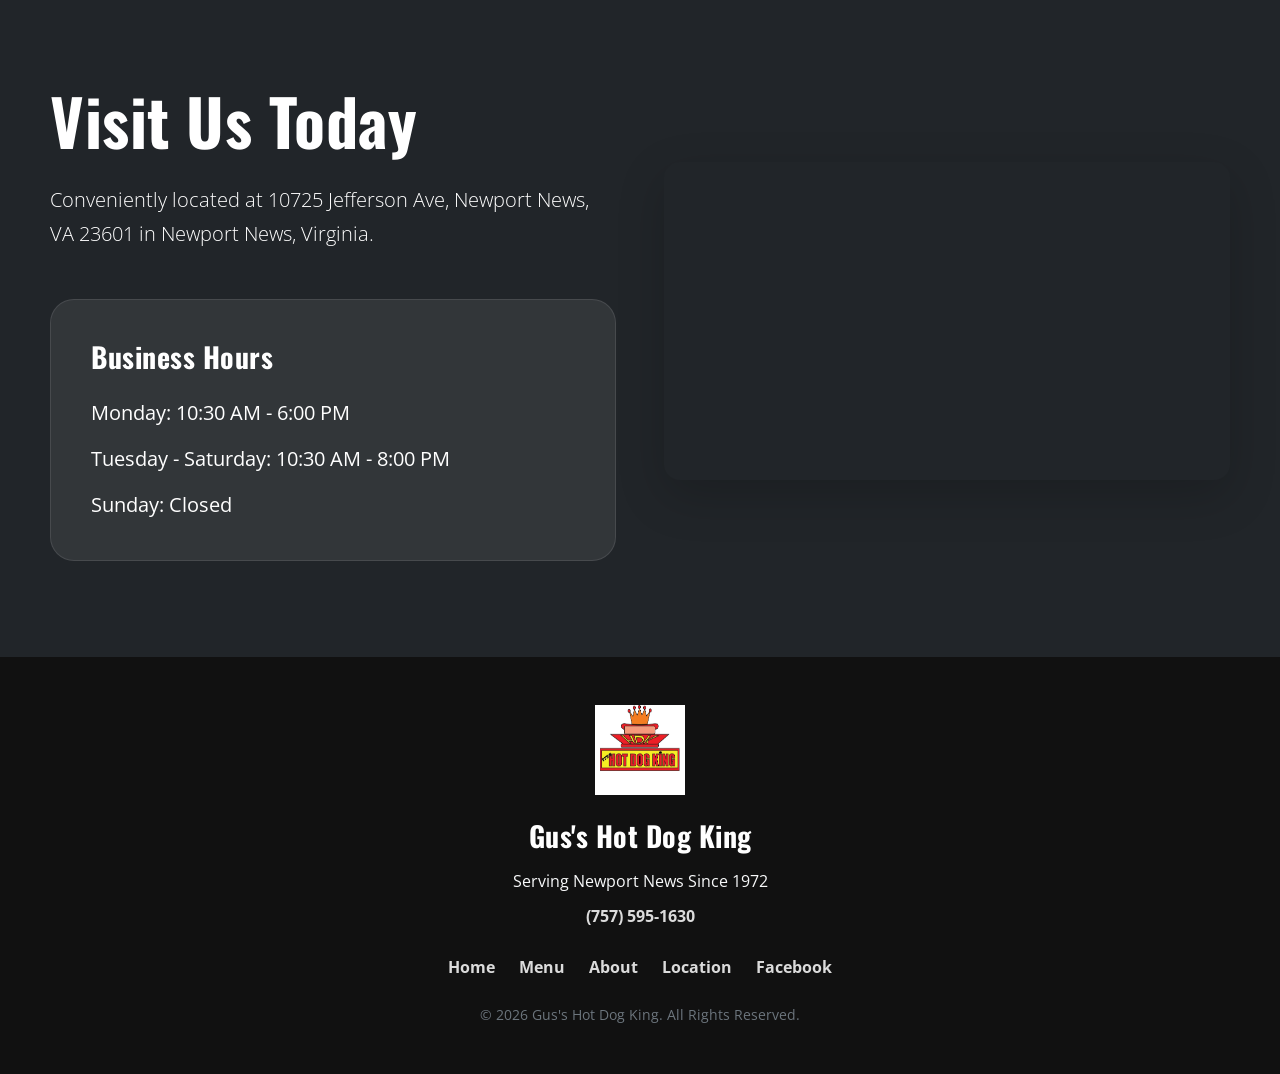
==== commit c6858620: "add qr code" ====
--- a/index.html
+++ b/index.html
@@ -269,6 +269,61 @@
         </div>
       </section>
 
+      <!-- Merchandise -->
+      <section id="merch" class="merch-section" aria-labelledby="merch-title">
+        <div class="container py-5">
+          <div class="merch-card">
+            <div class="merch-copy">
+              <p class="merch-eyebrow">Wear the Tradition</p>
+
+              <h2 id="merch-title">Gus's Hot Dog King Merch, Shipped to You</h2>
+
+              <p>
+                Show your Hot Dog King pride wherever you go. Shop official
+                apparel online and have your order shipped right to your door.
+              </p>
+
+              <a
+                href="https://hdk.secure-decoration.com"
+                target="_blank"
+                rel="noopener noreferrer"
+                class="btn btn-warning btn-lg rounded-pill px-5 fw-bold"
+              >
+                Shop Gus's Merch
+              </a>
+
+              <p class="merch-url-label">Shopping on your phone?</p>
+              <a
+                href="https://hdk.secure-decoration.com"
+                target="_blank"
+                rel="noopener noreferrer"
+                class="merch-url"
+              >
+                hdk.secure-decoration.com
+              </a>
+            </div>
+
+            <div class="merch-qr-wrap">
+              <a
+                href="https://hdk.secure-decoration.com"
+                target="_blank"
+                rel="noopener noreferrer"
+                aria-label="Open the Gus's Hot Dog King merchandise store"
+              >
+                <img
+                  src="public/images/merch_qr_code.JPG"
+                  alt="QR code for the Gus's Hot Dog King merchandise store"
+                  class="merch-qr"
+                  loading="lazy"
+                />
+              </a>
+
+              <p>Scan the code or tap it to shop.</p>
+            </div>
+          </div>
+        </div>
+      </section>
+
       <!-- Story -->
       <section class="story-section py-5">
         <div class="container py-5">
--- a/index.css
+++ b/index.css
@@ -265,6 +265,99 @@
 }
 
 /* =========================
+   MERCHANDISE
+========================= */
+
+.merch-section {
+  padding: 3rem 0;
+  background: var(--primary-color);
+}
+
+.merch-card {
+  display: grid;
+  grid-template-columns: minmax(0, 1fr) minmax(260px, 420px);
+  align-items: center;
+  gap: clamp(2.5rem, 6vw, 6rem);
+  padding: clamp(2rem, 5vw, 5rem);
+  border-radius: 32px;
+  background: #111;
+  color: #fff;
+  box-shadow: 0 20px 50px rgba(0, 0, 0, 0.22);
+}
+
+.merch-eyebrow {
+  margin-bottom: 0.75rem;
+  color: var(--primary-color);
+  font-family: "Oswald", sans-serif;
+  font-size: 1.2rem;
+  font-weight: 700;
+  letter-spacing: 0.12em;
+  text-transform: uppercase;
+}
+
+.merch-copy h2 {
+  max-width: 850px;
+  margin-bottom: 1.5rem;
+  font-size: clamp(3rem, 5vw, 5.5rem);
+  line-height: 1.02;
+}
+
+.merch-copy > p:not(.merch-eyebrow):not(.merch-url-label) {
+  max-width: 760px;
+  margin-bottom: 2rem;
+  color: rgba(255, 255, 255, 0.88);
+  font-size: 1.2rem;
+}
+
+.merch-url-label {
+  margin: 1.75rem 0 0.25rem;
+  color: rgba(255, 255, 255, 0.7);
+  font-size: 0.95rem;
+  font-weight: 700;
+}
+
+.merch-url {
+  color: #fff;
+  font-size: clamp(1rem, 2vw, 1.25rem);
+  font-weight: 700;
+  overflow-wrap: anywhere;
+  text-underline-offset: 0.25rem;
+}
+
+.merch-url:hover {
+  color: var(--primary-color);
+}
+
+.merch-qr-wrap {
+  padding: 1.25rem;
+  border-radius: 24px;
+  background: #fff;
+  color: #111;
+  text-align: center;
+}
+
+.merch-qr-wrap a {
+  display: block;
+  aspect-ratio: 1 / 1;
+  overflow: hidden;
+  border-radius: 14px;
+  background: #fff;
+}
+
+.merch-qr {
+  display: block;
+  width: 145%;
+  max-width: none;
+  height: auto;
+  transform: translate(-15%, -19%);
+}
+
+.merch-qr-wrap p {
+  margin: 1rem 0 0;
+  font-weight: 700;
+}
+
+/* =========================
    STORY
 ========================= */
 
@@ -435,6 +528,15 @@
     text-align: left;
   }
 
+  .merch-card {
+    grid-template-columns: 1fr;
+  }
+
+  .merch-qr-wrap {
+    width: min(100%, 430px);
+    margin: 0 auto;
+  }
+
 }
 
 /* =========================
@@ -574,6 +676,33 @@
     font-size: 1rem;
   }
 
+  .merch-section {
+    padding: 1.5rem 0;
+  }
+
+  .merch-card {
+    gap: 2rem;
+    padding: 1.5rem;
+    border-radius: 20px;
+    text-align: center;
+  }
+
+  .merch-copy h2 {
+    font-size: 2.8rem;
+  }
+
+  .merch-copy > p:not(.merch-eyebrow):not(.merch-url-label) {
+    font-size: 1rem;
+  }
+
+  .merch-copy .btn {
+    width: 100%;
+  }
+
+  .merch-qr-wrap {
+    padding: 0.85rem;
+  }
+
   /* CARDS */
 
   .food-card img {
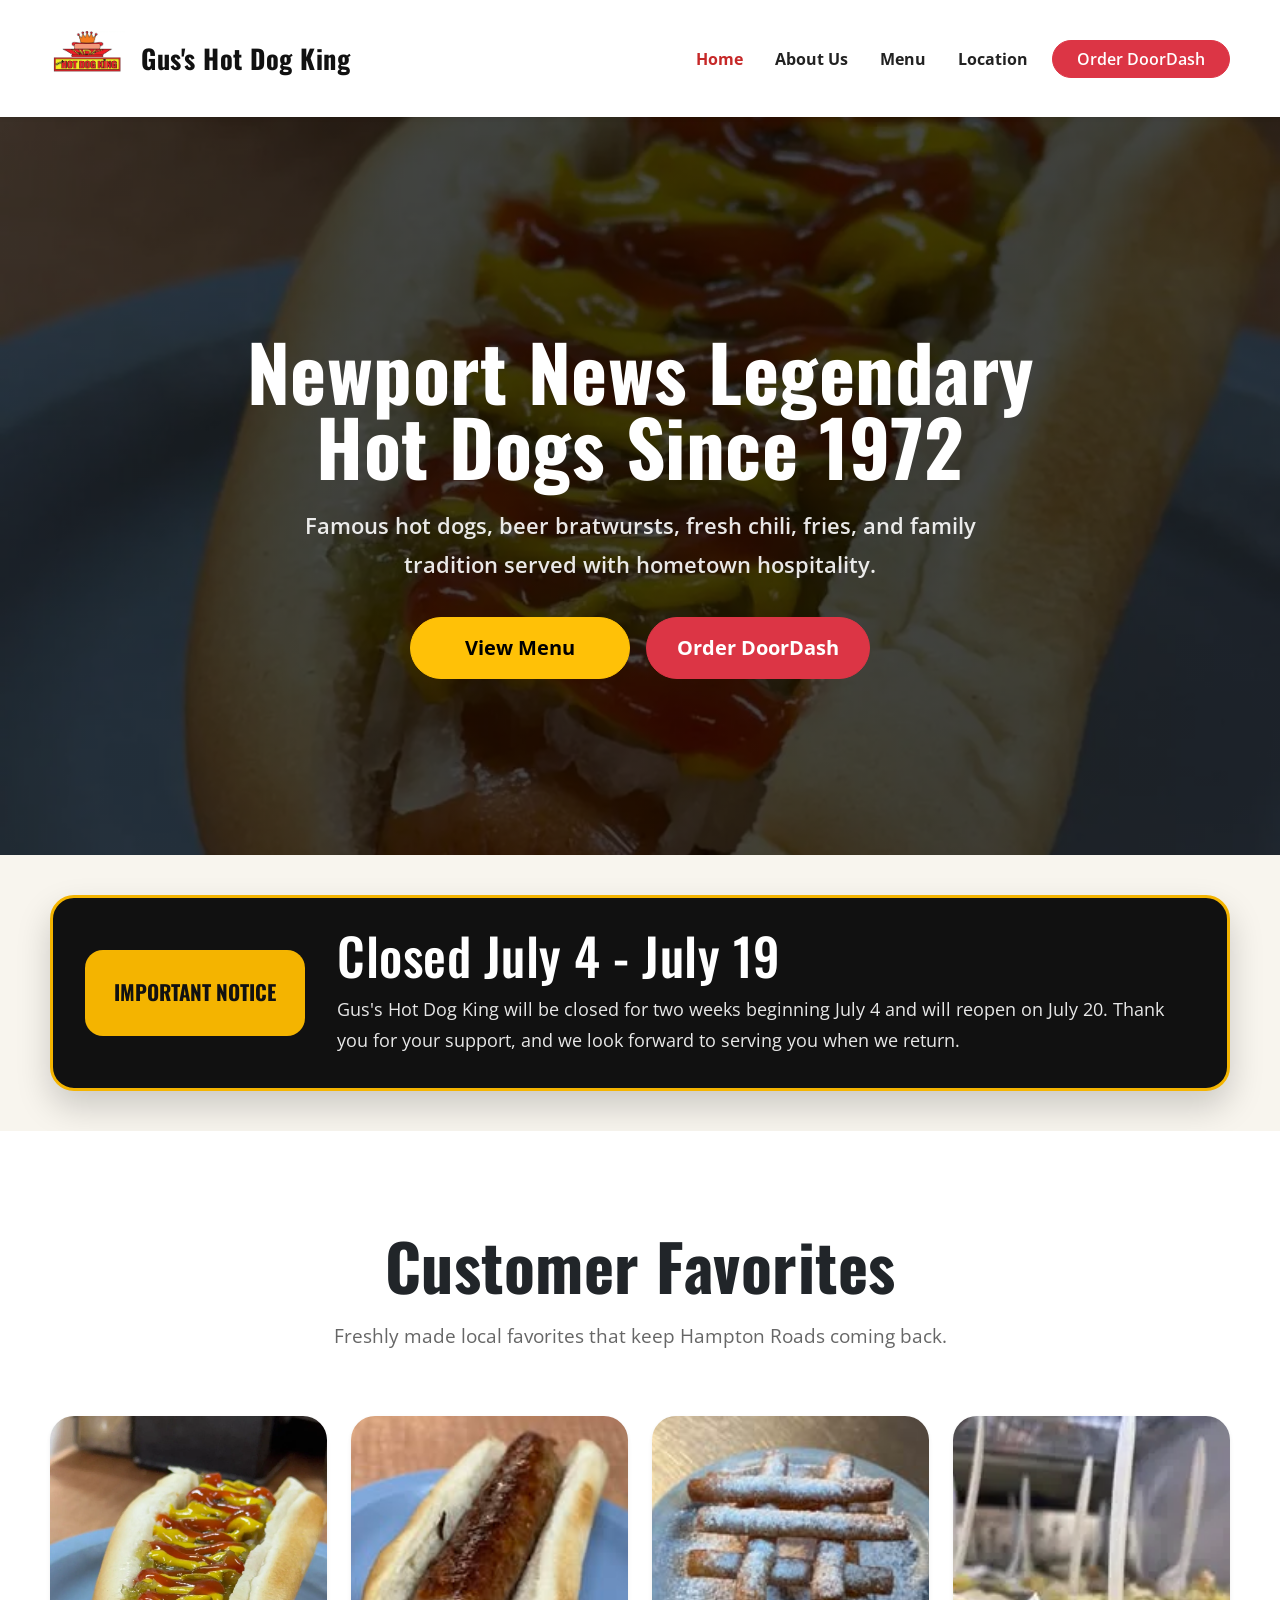
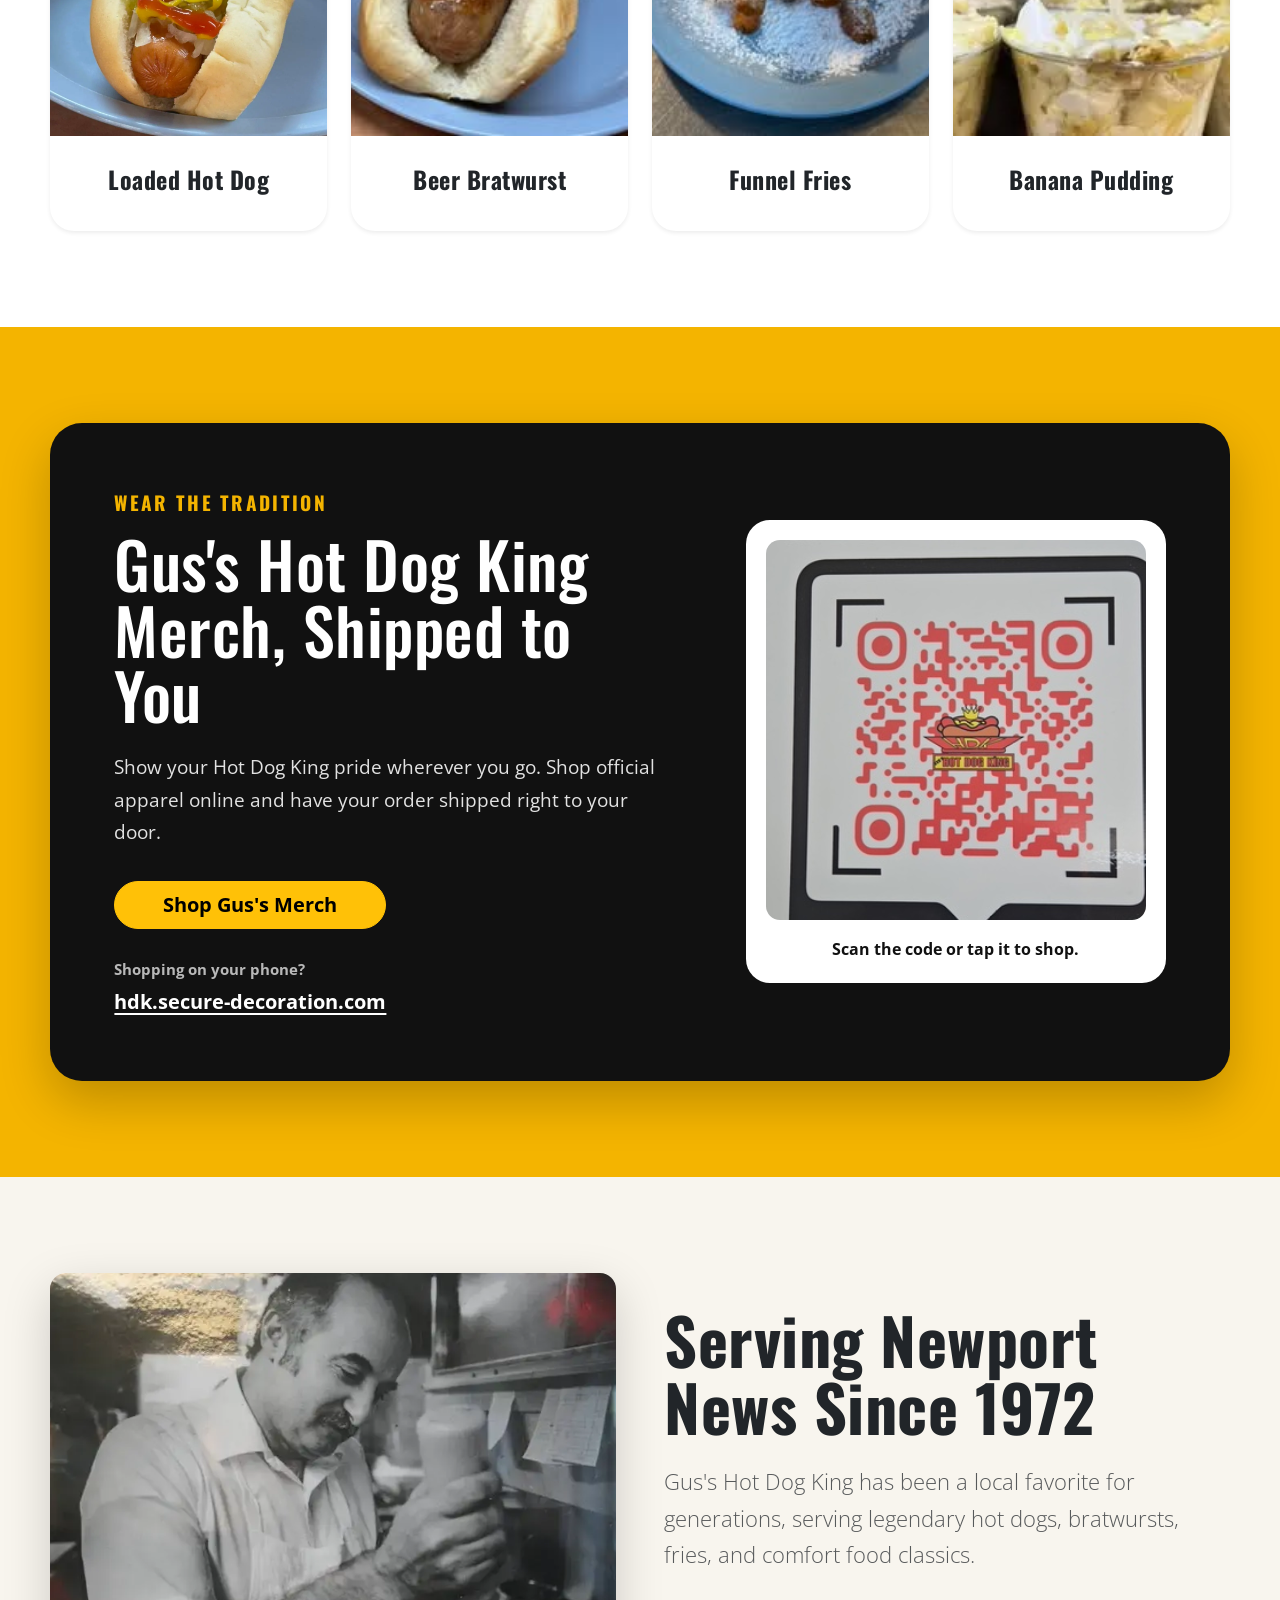
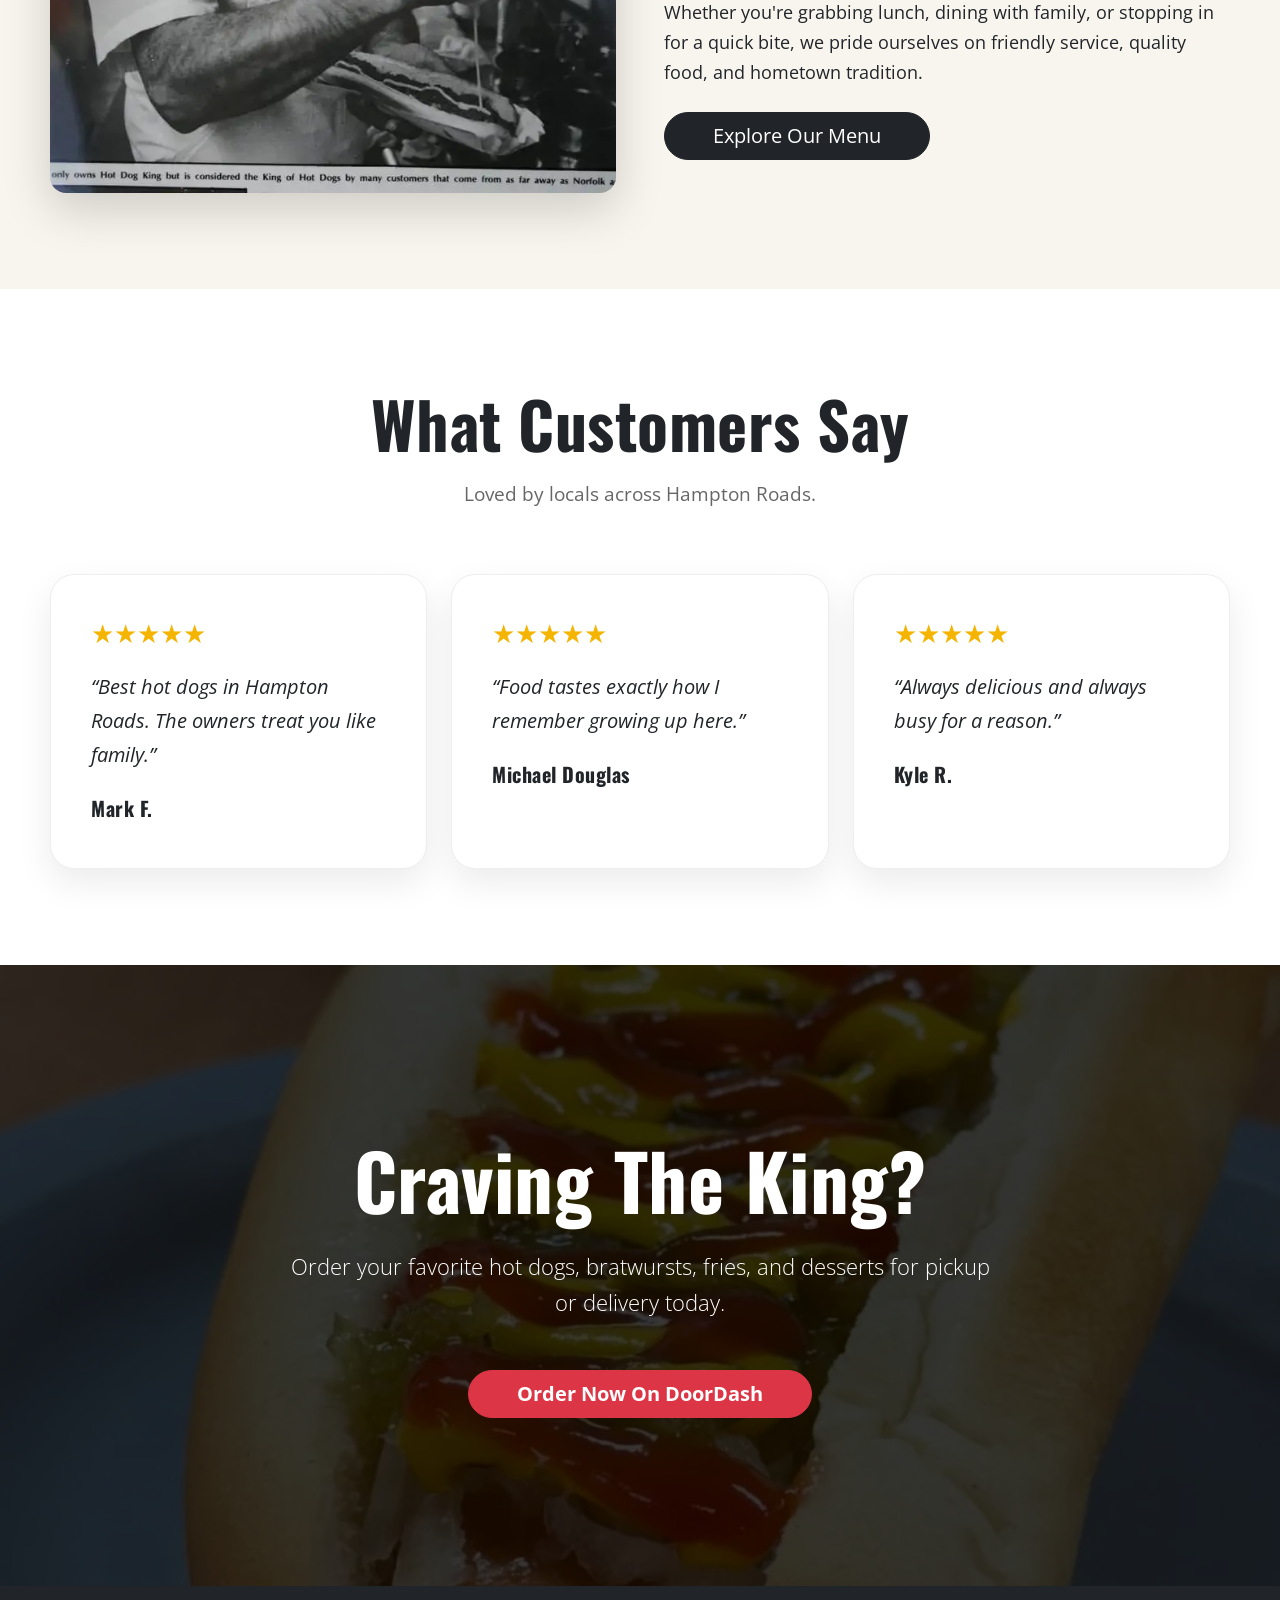
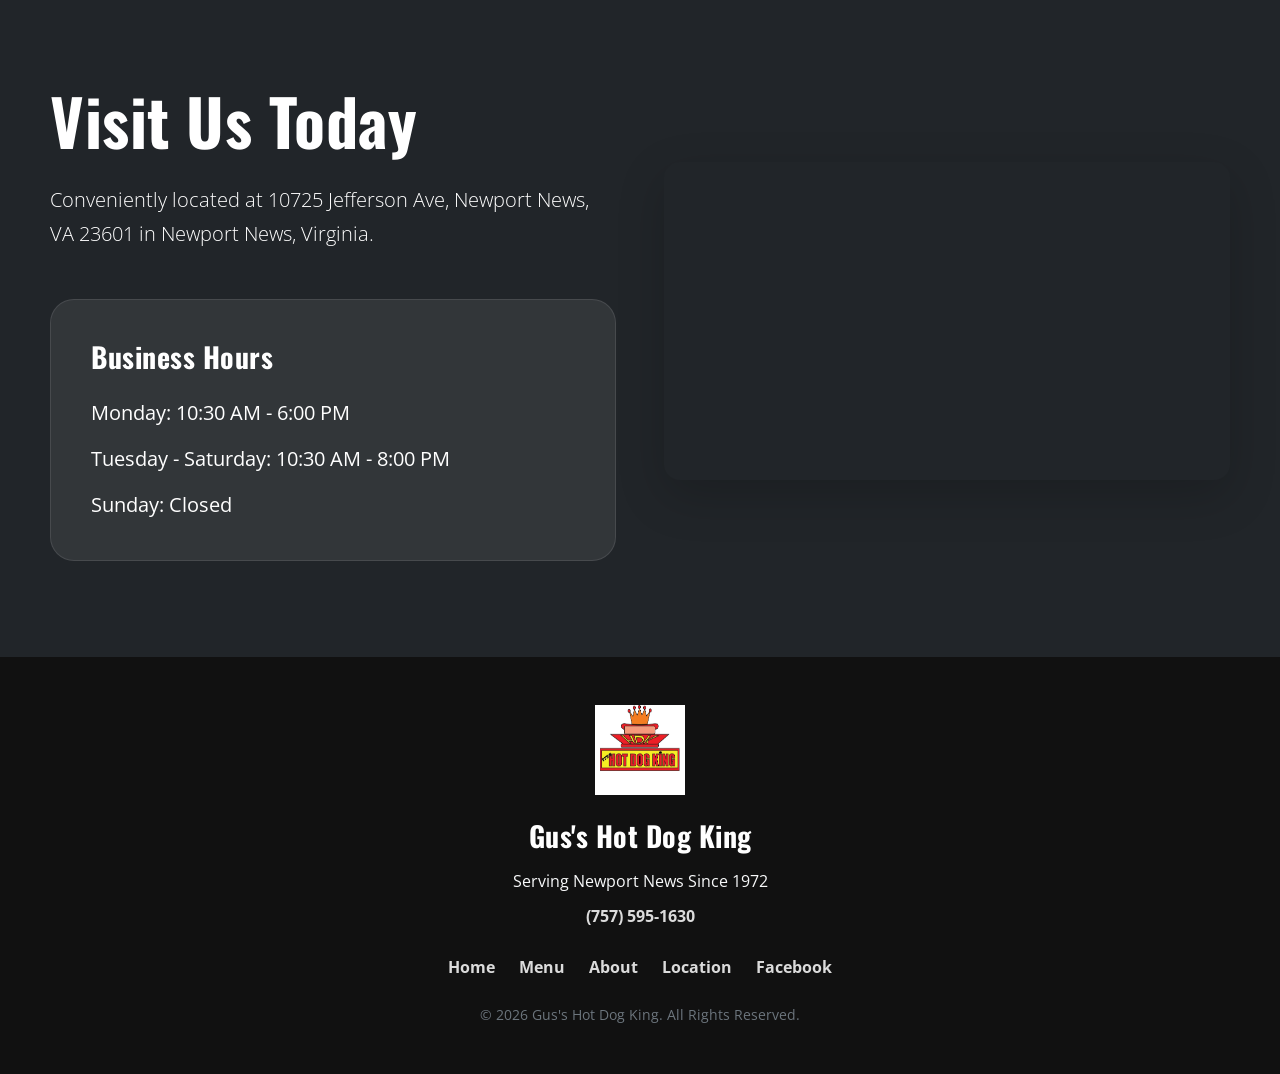
==== commit 2125bc4f: "added bases css" ====
--- a/index.html
+++ b/index.html
@@ -62,17 +62,13 @@
       rel="stylesheet"
     />
 
+    <link rel="stylesheet" href="base.css" />
     <link rel="stylesheet" href="index.css" />
   </head>
 
   <body>
     <!-- Skip Link -->
-    <a
-      href="#main-content"
-      class="visually-hidden-focusable position-absolute top-0 start-0 bg-dark text-white p-3"
-    >
-      Skip to content
-    </a>
+    <a href="#main-content" class="skip-link">Skip to content</a>
 
     <!-- Navigation -->
     <header class="sticky-top shadow-sm">
@@ -108,7 +104,7 @@
           <div class="collapse navbar-collapse" id="mainNav">
             <ul class="navbar-nav ms-auto align-items-lg-center gap-lg-3">
               <li class="nav-item">
-                <a class="nav-link" href="index.html">Home</a>
+                <a class="nav-link active" href="index.html" aria-current="page">Home</a>
               </li>
 
               <li class="nav-item">
@@ -162,7 +158,7 @@
               </a>
 
               <a
-                href="https://www.doordash.com/"
+                href="https://www.doordash.com/store/gus's-hot-dog-king-newport-news-926834/18420549/?pickup=false"
                 target="_blank"
                 rel="noopener noreferrer"
                 class="btn btn-danger btn-lg fw-bold doordash-btn"
@@ -372,11 +368,11 @@
           <div class="row g-4">
             <div class="col-lg-4">
               <div class="review-card">
-                <div class="stars">★★★★★</div>
+                <div class="stars" aria-label="5 out of 5 stars">&#9733;&#9733;&#9733;&#9733;&#9733;</div>
 
                 <p class="fs-5 fst-italic">
-                  “Best hot dogs in Hampton Roads. The owners treat you like
-                  family.”
+                  &ldquo;Best hot dogs in Hampton Roads. The owners treat you like
+                  family.&rdquo;
                 </p>
 
                 <h3 class="h5 fw-bold mt-4">Mark F.</h3>
@@ -385,10 +381,10 @@
 
             <div class="col-lg-4">
               <div class="review-card">
-                <div class="stars">★★★★★</div>
+                <div class="stars" aria-label="5 out of 5 stars">&#9733;&#9733;&#9733;&#9733;&#9733;</div>
 
                 <p class="fs-5 fst-italic">
-                  “Food tastes exactly how I remember growing up here.”
+                  &ldquo;Food tastes exactly how I remember growing up here.&rdquo;
                 </p>
 
                 <h3 class="h5 fw-bold mt-4">Michael Douglas</h3>
@@ -397,10 +393,10 @@
 
             <div class="col-lg-4">
               <div class="review-card">
-                <div class="stars">★★★★★</div>
+                <div class="stars" aria-label="5 out of 5 stars">&#9733;&#9733;&#9733;&#9733;&#9733;</div>
 
                 <p class="fs-5 fst-italic">
-                  “Always delicious and always busy for a reason.”
+                  &ldquo;Always delicious and always busy for a reason.&rdquo;
                 </p>
 
                 <h3 class="h5 fw-bold mt-4">Kyle R.</h3>
@@ -510,7 +506,7 @@
         </div>
 
         <p class="small text-secondary mb-0">
-          © 2026 Gus's Hot Dog King. All Rights Reserved.
+          &copy; 2026 Gus's Hot Dog King. All Rights Reserved.
         </p>
       </div>
     </footer>
--- a/base.css
+++ b/base.css
@@ -0,0 +1,126 @@
+:root {
+  --primary-color: #f4b400;
+  --secondary-color: #111111;
+  --accent-color: #c62828;
+  --light-bg: #f8f5ee;
+  --text-dark: #212529;
+  --purple: #4b2e83;
+}
+
+html {
+  font-size: 16px;
+  scroll-behavior: smooth;
+}
+
+body {
+  font-family: "Open Sans", sans-serif;
+  color: var(--text-dark);
+  overflow-x: hidden;
+}
+
+body *,
+body *::before,
+body *::after {
+  box-sizing: border-box;
+}
+
+h1,
+h2,
+h3,
+h4,
+.navbar-brand {
+  font-family: "Oswald", sans-serif;
+  letter-spacing: 0.5px;
+}
+
+p {
+  line-height: 1.7;
+}
+
+.skip-link {
+  position: absolute;
+  top: -50px;
+  left: 1rem;
+  z-index: 9999;
+  padding: 0.75rem 1rem;
+  border-radius: 8px;
+  background: #111;
+  color: #fff;
+}
+
+.skip-link:focus {
+  top: 1rem;
+}
+
+header {
+  background: #fff;
+}
+
+.navbar {
+  background-color: rgba(255, 255, 255, 0.97);
+  backdrop-filter: blur(8px);
+  padding: 1rem 0;
+}
+
+.navbar-brand span {
+  font-size: 1.65rem;
+  font-weight: 700;
+  color: #111;
+}
+
+.navbar-brand img {
+  object-fit: contain;
+}
+
+.nav-link {
+  font-weight: 700;
+  color: #222 !important;
+  transition: color 0.25s ease;
+}
+
+.nav-link:hover,
+.nav-link.active,
+.nav-link[aria-current="page"] {
+  color: var(--accent-color) !important;
+}
+
+footer {
+  background-color: #111;
+}
+
+.footer-link {
+  color: rgba(255, 255, 255, 0.85);
+  text-decoration: none;
+  font-weight: 700;
+  transition: color 0.25s ease;
+}
+
+.footer-link:hover {
+  color: var(--primary-color);
+}
+
+@media (max-width: 991px) {
+  .navbar-brand span {
+    font-size: 1.35rem;
+  }
+
+  .navbar-brand img {
+    width: 58px;
+    height: 58px;
+  }
+
+  .navbar-collapse {
+    padding: 18px 0;
+  }
+}
+
+@media (max-width: 576px) {
+  .navbar-brand span {
+    font-size: 1.1rem;
+  }
+
+  .navbar-brand img {
+    width: 54px;
+    height: 54px;
+  }
+}
--- a/index.css
+++ b/index.css
@@ -1,83 +1,6 @@
-:root {
-  --primary-color: #f4b400;
-  --secondary-color: #111111;
-  --accent-color: #c62828;
-  --light-bg: #f8f5ee;
-  --text-dark: #212529;
-  --purple: #4b2e83;
-}
-
-/* =========================
-   BASE
-========================= */
-
-html {
-  font-size: 16px;
-  scroll-behavior: smooth;
-}
-
-body {
-  font-family: "Open Sans", sans-serif;
-  color: var(--text-dark);
-  background-color: #ffffff;
-  overflow-x: hidden;
-}
-
-body *,
-body *::before,
-body *::after {
-  box-sizing: border-box;
-}
-
 .container {
   width: min(94%, 1700px);
   max-width: 1700px;
-}
-
-h1,
-h2,
-h3,
-.navbar-brand {
-  font-family: "Oswald", sans-serif;
-  letter-spacing: 0.5px;
-}
-
-p {
-  line-height: 1.7;
-}
-
-/* =========================
-   NAVBAR
-========================= */
-
-header {
-  background: #fff;
-}
-
-.navbar {
-  background-color: rgba(255, 255, 255, 0.97);
-  backdrop-filter: blur(8px);
-  padding: 1rem 0;
-}
-
-.navbar-brand span {
-  font-size: 1.65rem;
-  font-weight: 700;
-  color: #111;
-}
-
-.navbar-brand img {
-  object-fit: contain;
-}
-
-.nav-link {
-  font-weight: 700;
-  color: #222 !important;
-  transition: color 0.25s ease;
-}
-
-.nav-link:hover {
-  color: var(--accent-color) !important;
 }
 
 /* =========================
@@ -469,21 +392,6 @@
   width: 100%;
 }
 
-footer {
-  background-color: #111;
-}
-
-.footer-link {
-  color: rgba(255,255,255,0.85);
-  text-decoration: none;
-  font-weight: 700;
-  transition: color 0.25s ease;
-}
-
-.footer-link:hover {
-  color: #f4b400;
-}
-
 /* =========================
    TABLET
 ========================= */
@@ -550,17 +458,7 @@
   }
 
   /* NAVBAR */
-
-  .navbar-brand span {
-    font-size: 1.1rem;
-  }
-
-  .navbar-brand img {
-    width: 54px;
-    height: 54px;
-  }
-
-  /* HERO */
+/* HERO */
 
   @media (max-width: 576px) {
 
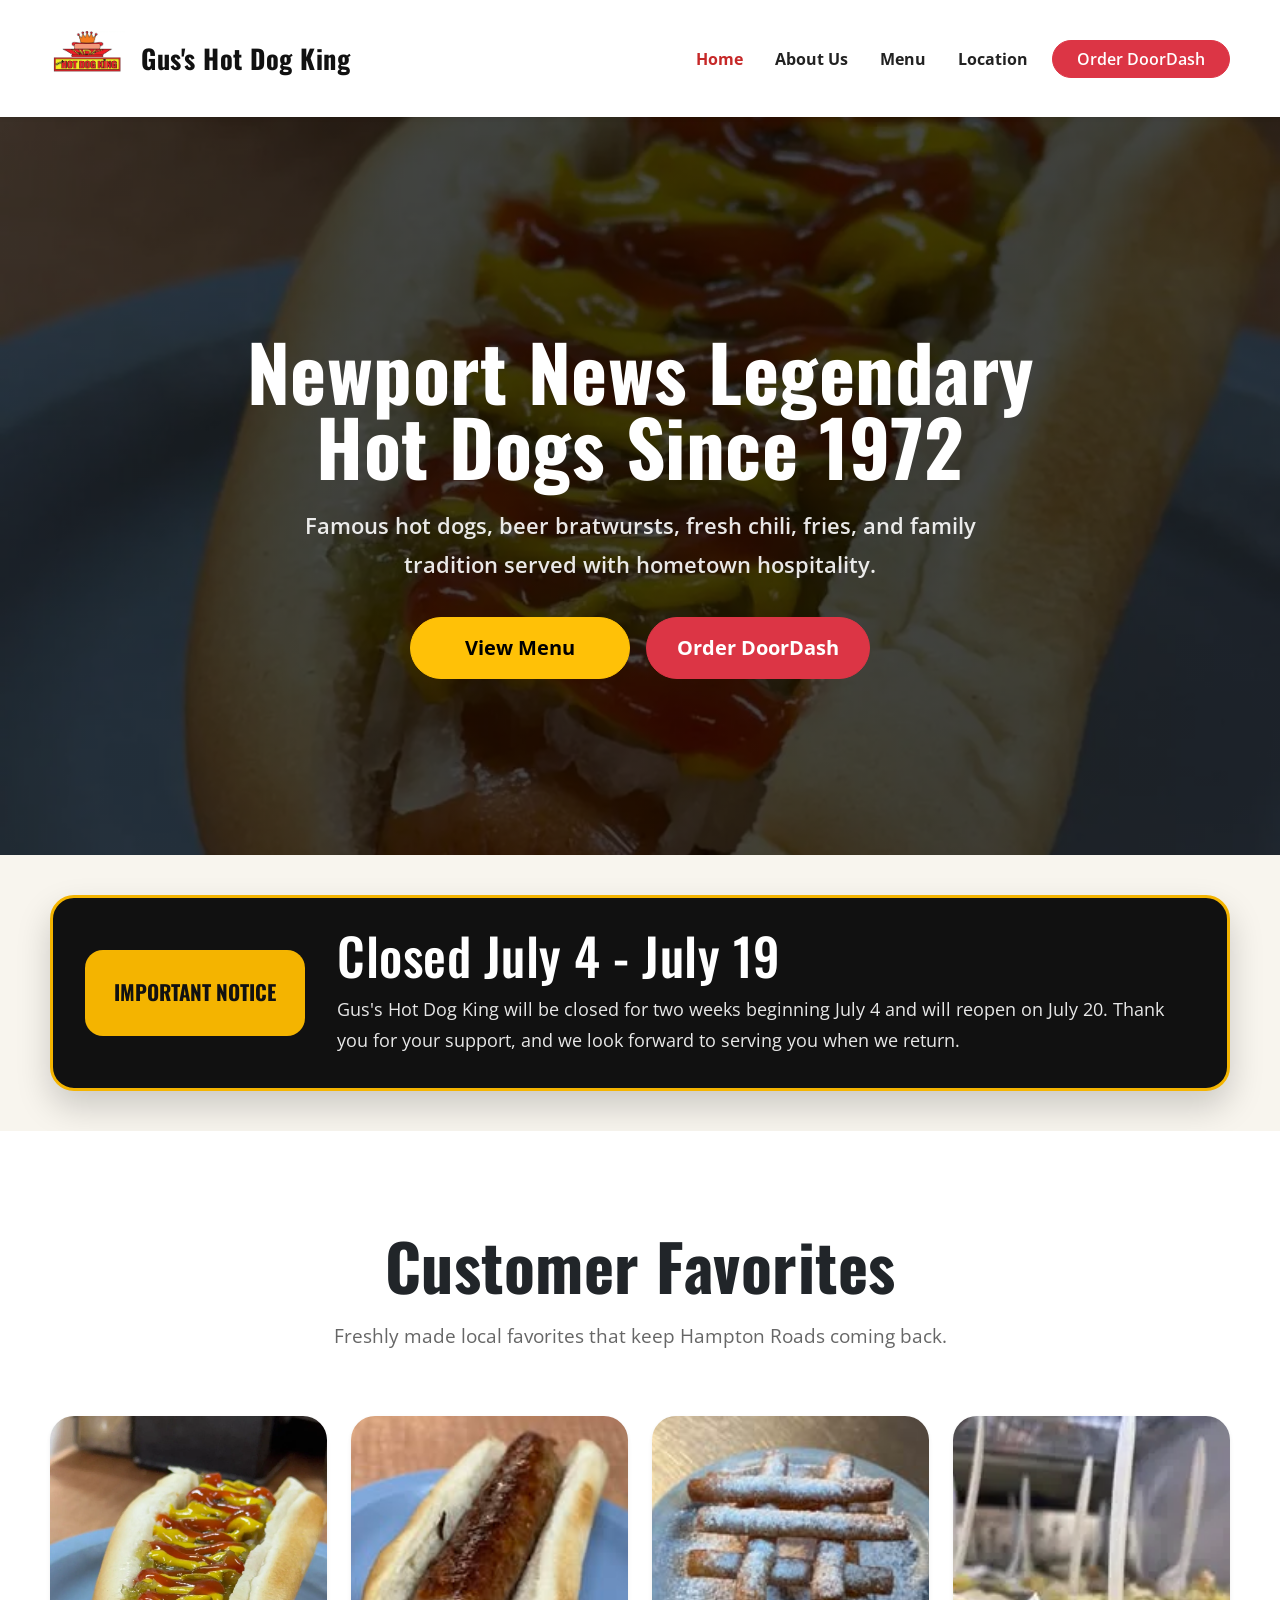
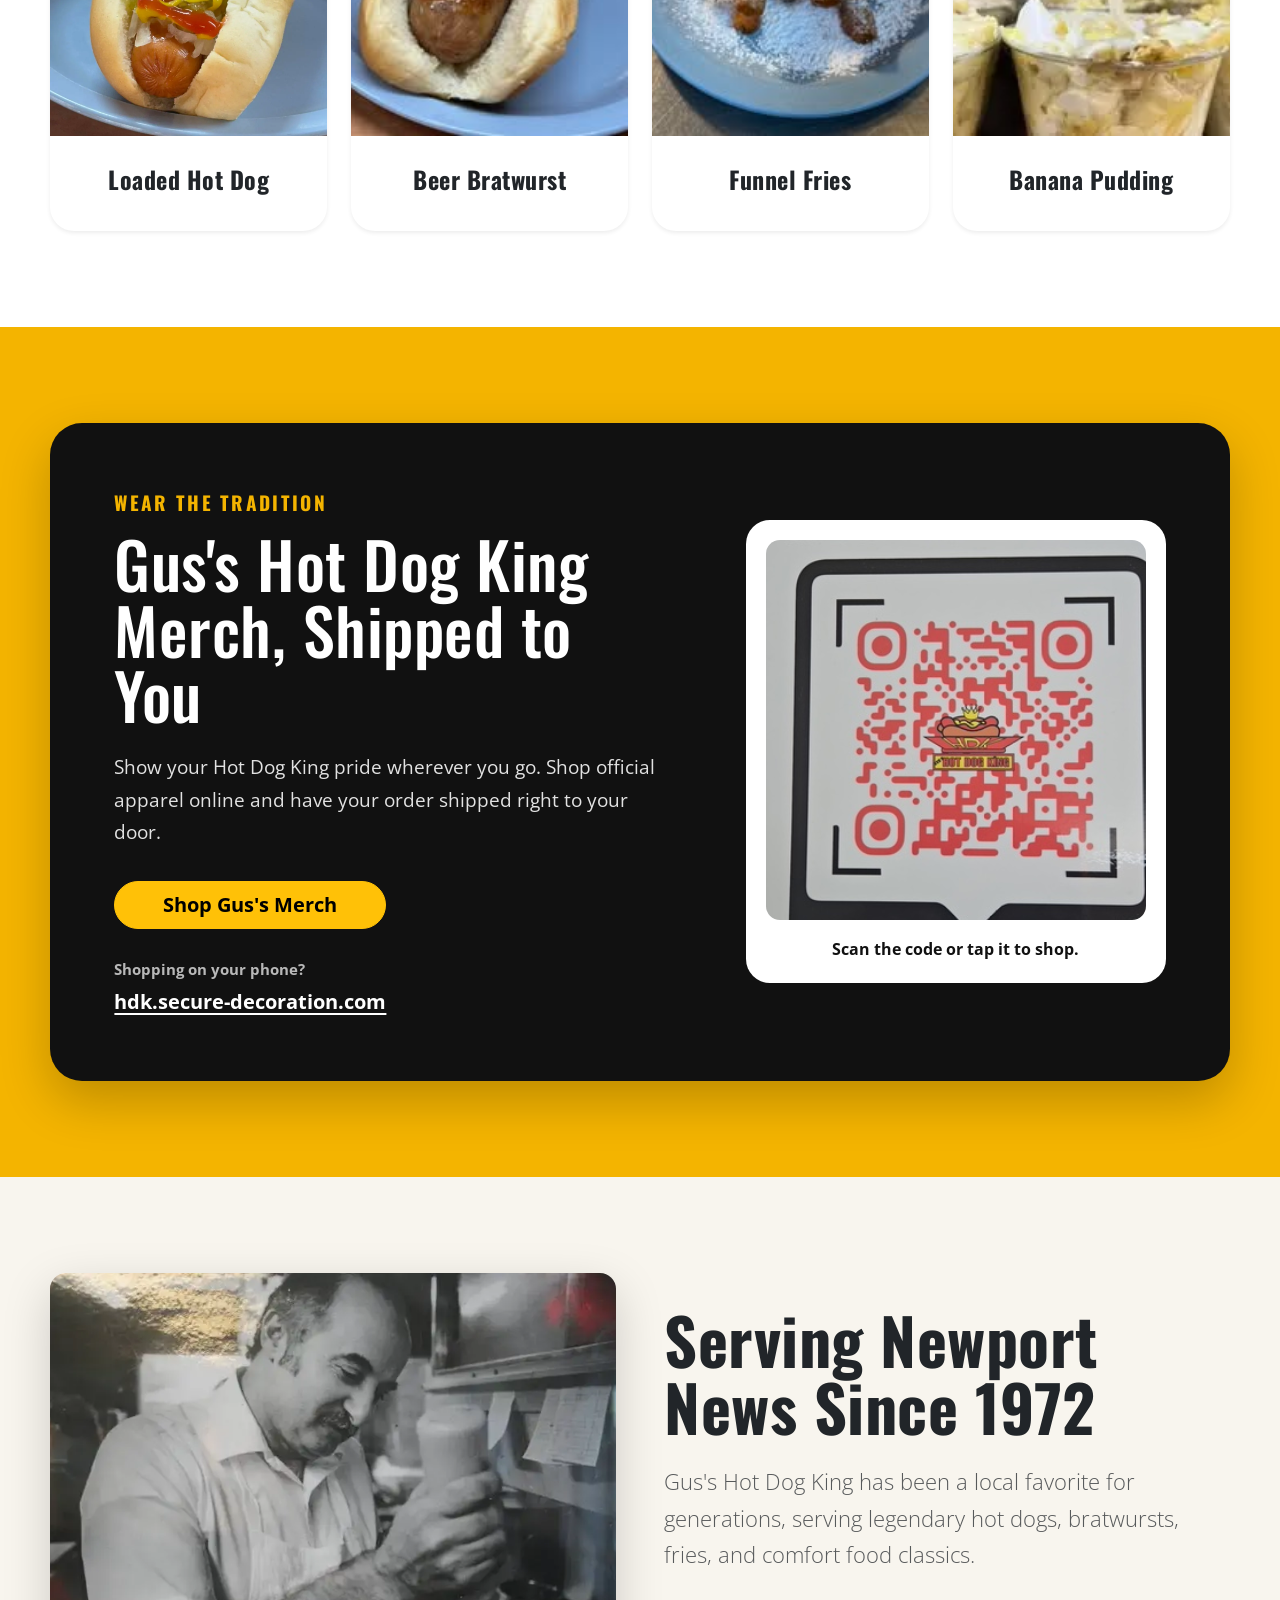
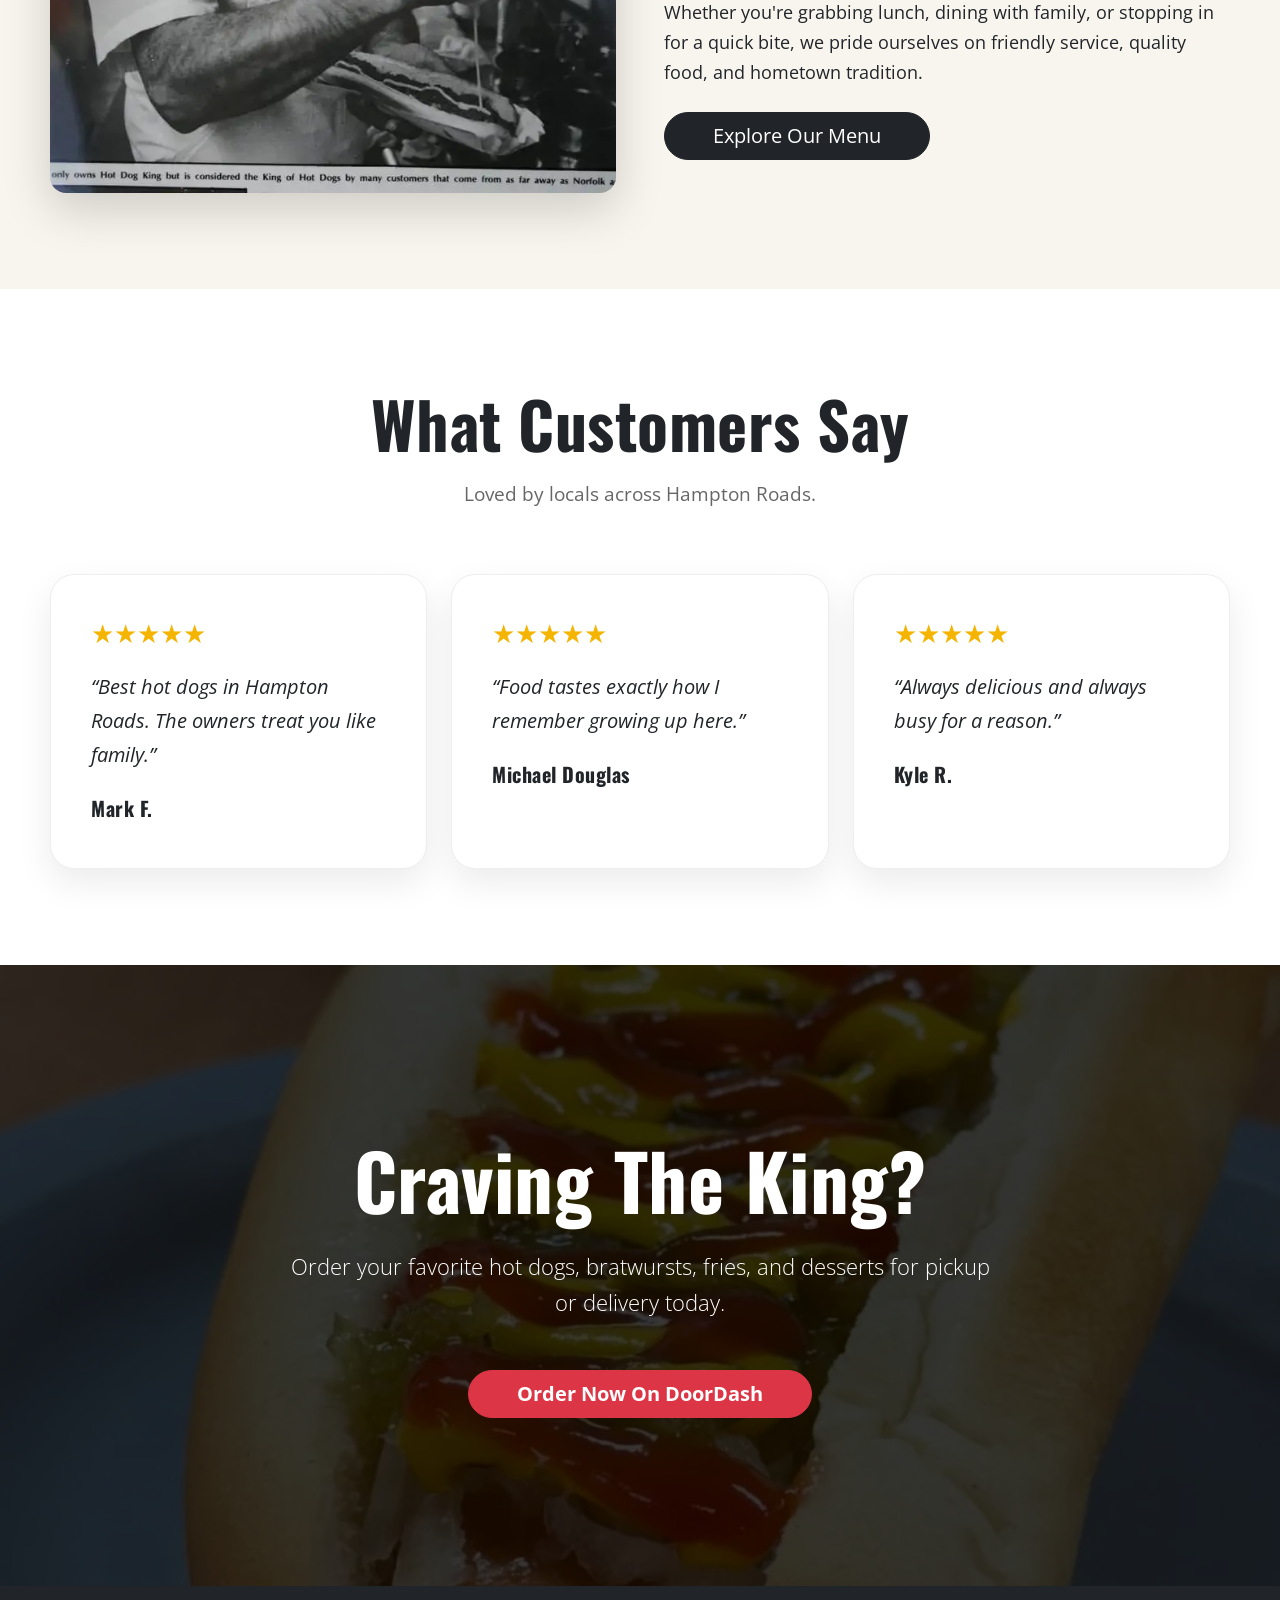
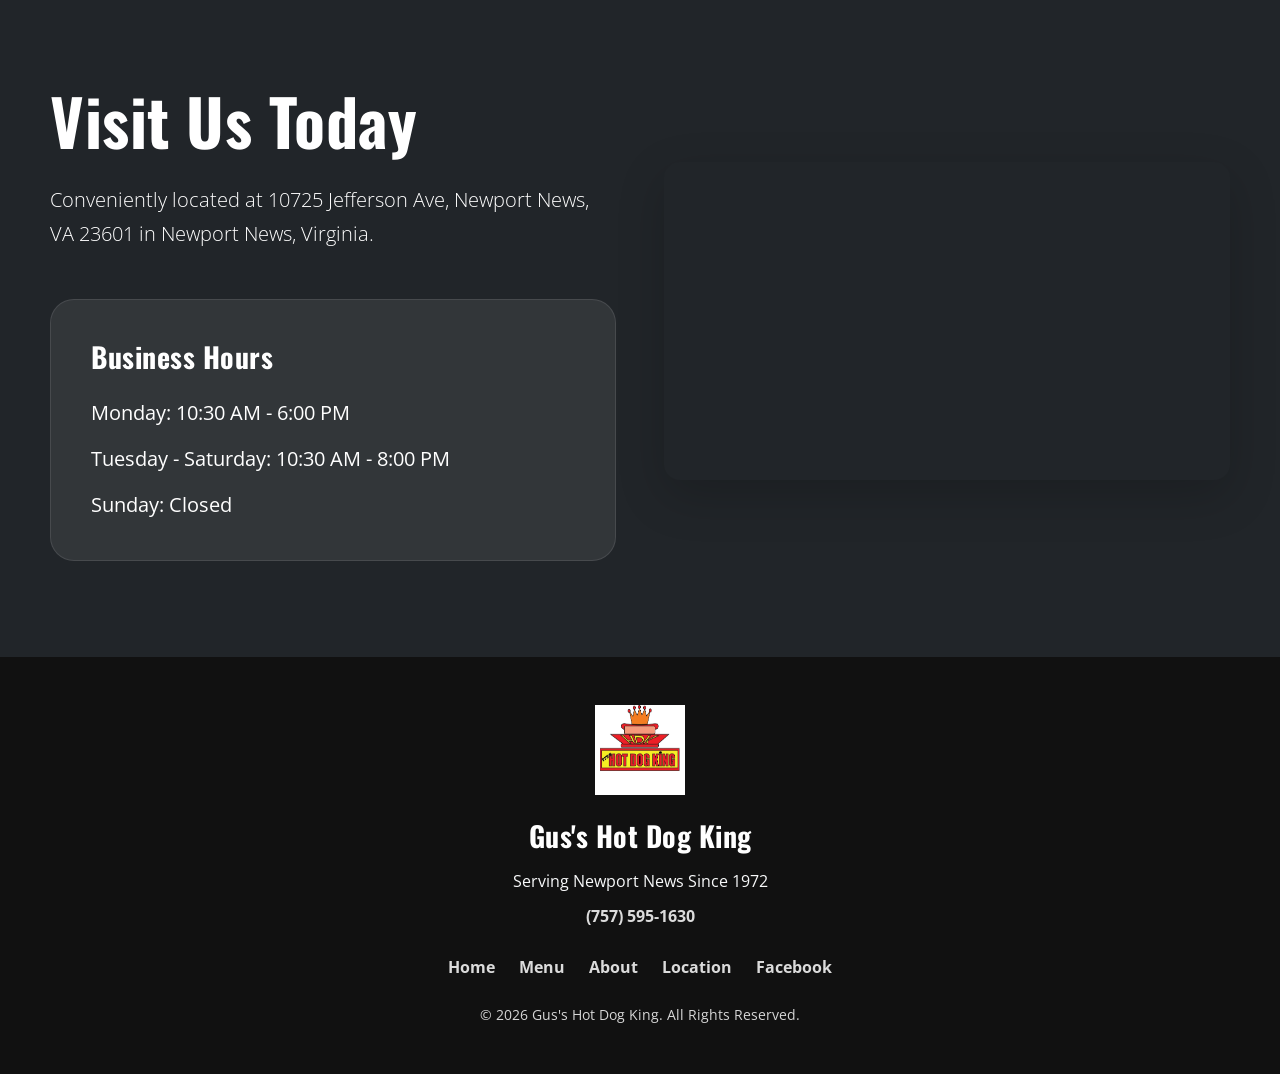
==== commit 69add672: "fixed footer accessibilty contrast issue" ====
--- a/index.html
+++ b/index.html
@@ -123,7 +123,7 @@
                 <a
                   href="https://www.doordash.com/store/gus's-hot-dog-king-newport-news-926834/18420549/?pickup=false"
                   target="_blank"
-                  rel="noopener"
+                  rel="noopener noreferrer"
                   class="btn btn-danger rounded-pill px-4 fw-semibold"
                 >
                   Order DoorDash
@@ -134,7 +134,6 @@
         </div>
       </nav>
     </header>
-
     <main id="main-content">
       <!-- Hero -->
       <section class="hero-section">
@@ -505,7 +504,7 @@
           </a>
         </div>
 
-        <p class="small text-secondary mb-0">
+        <p class="small footer-copy mb-0">
           &copy; 2026 Gus's Hot Dog King. All Rights Reserved.
         </p>
       </div>
--- a/base.css
+++ b/base.css
@@ -62,6 +62,11 @@
   padding: 1rem 0;
 }
 
+.navbar > .container {
+  width: min(94%, 1700px);
+  max-width: 1700px;
+}
+
 .navbar-brand span {
   font-size: 1.65rem;
   font-weight: 700;
@@ -99,7 +104,16 @@
   color: var(--primary-color);
 }
 
+.footer-copy {
+  color: #d6d6d6;
+}
+
 @media (max-width: 991px) {
+  .navbar > .container {
+    width: min(92%, 960px);
+    max-width: 960px;
+  }
+
   .navbar-brand span {
     font-size: 1.35rem;
   }
@@ -115,6 +129,11 @@
 }
 
 @media (max-width: 576px) {
+  .navbar > .container {
+    width: min(92%, 540px);
+    max-width: 540px;
+  }
+
   .navbar-brand span {
     font-size: 1.1rem;
   }
@@ -124,3 +143,36 @@
     height: 54px;
   }
 }
+
+
+a:focus-visible,
+button:focus-visible,
+.btn:focus-visible,
+.form-control:focus-visible,
+.form-select:focus-visible {
+  outline: 3px solid var(--primary-color);
+  outline-offset: 3px;
+  box-shadow: 0 0 0 4px rgba(17, 17, 17, 0.25);
+}
+
+.nav-link:focus-visible,
+.footer-link:focus-visible {
+  color: var(--accent-color) !important;
+  text-decoration: underline;
+  text-underline-offset: 0.25rem;
+}
+
+@media (prefers-reduced-motion: reduce) {
+  html {
+    scroll-behavior: auto;
+  }
+
+  *,
+  *::before,
+  *::after {
+    animation-duration: 0.01ms !important;
+    animation-iteration-count: 1 !important;
+    scroll-behavior: auto !important;
+    transition-duration: 0.01ms !important;
+  }
+}
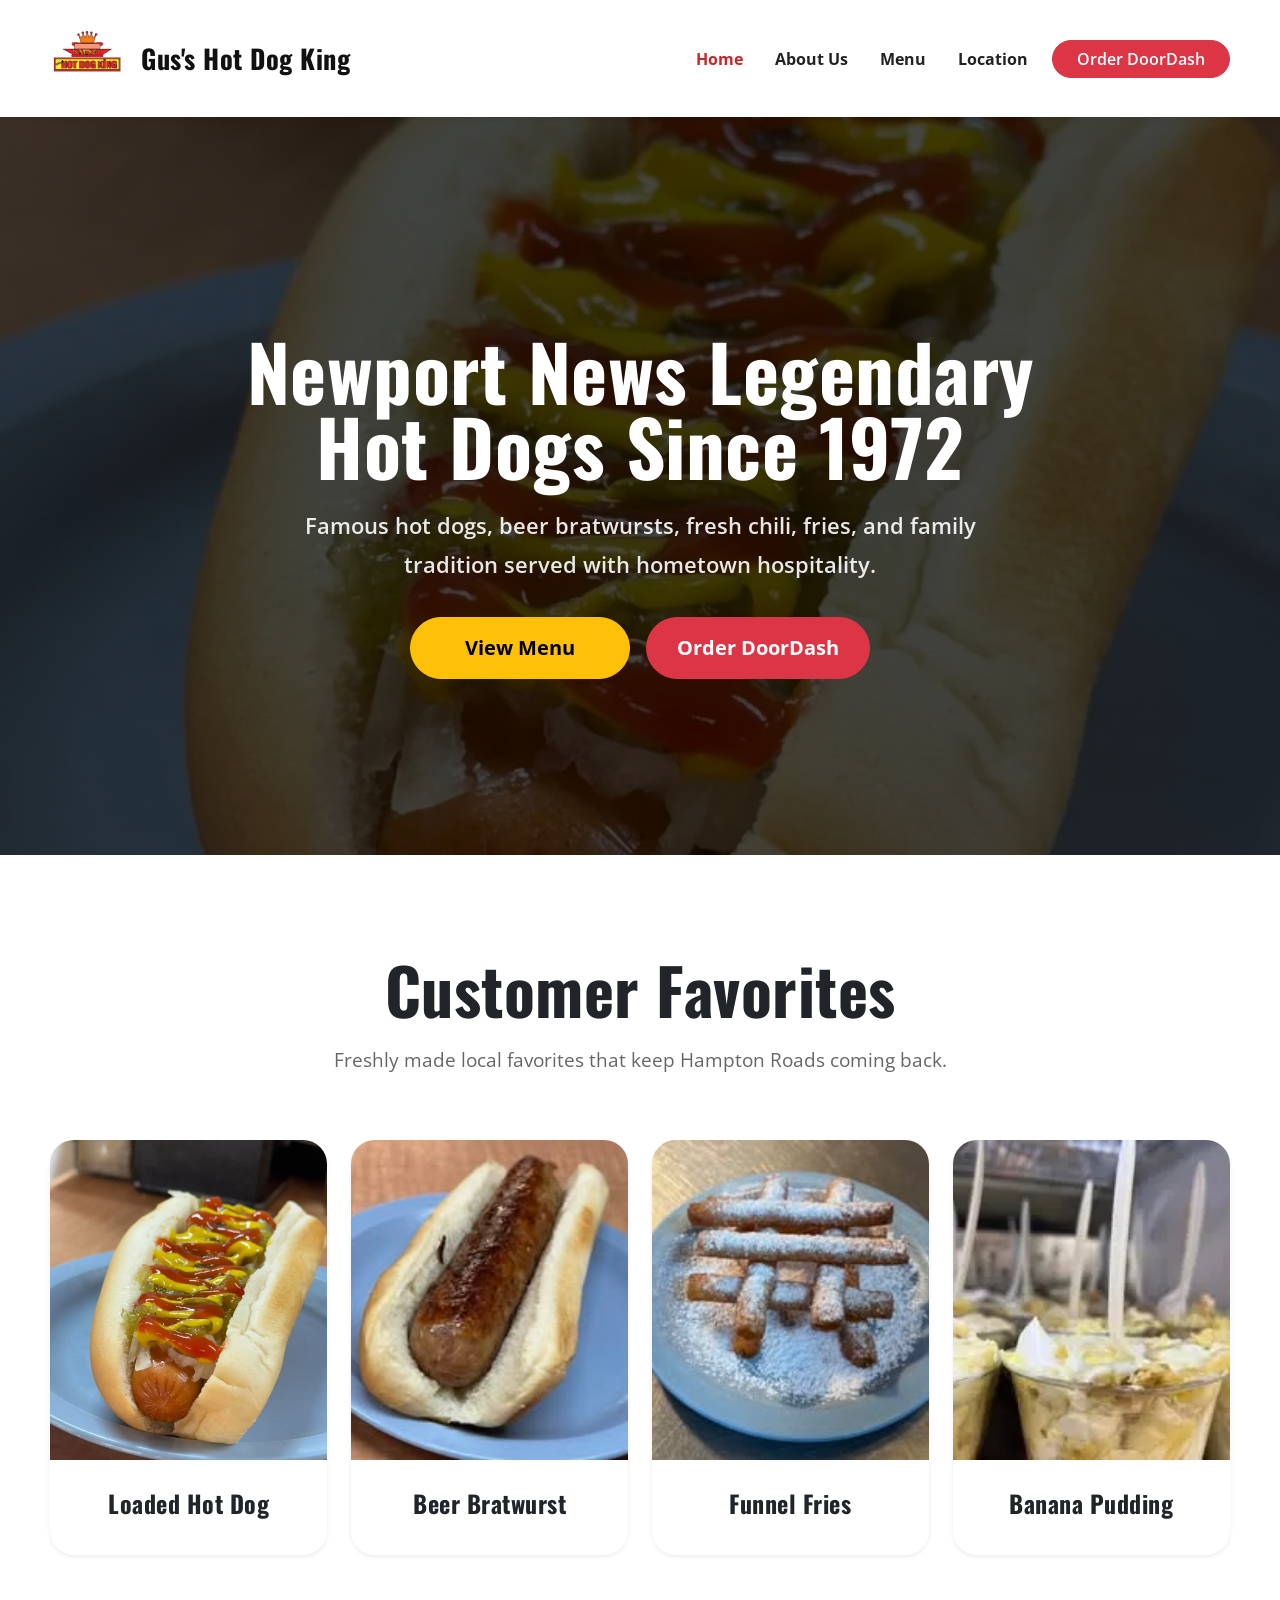
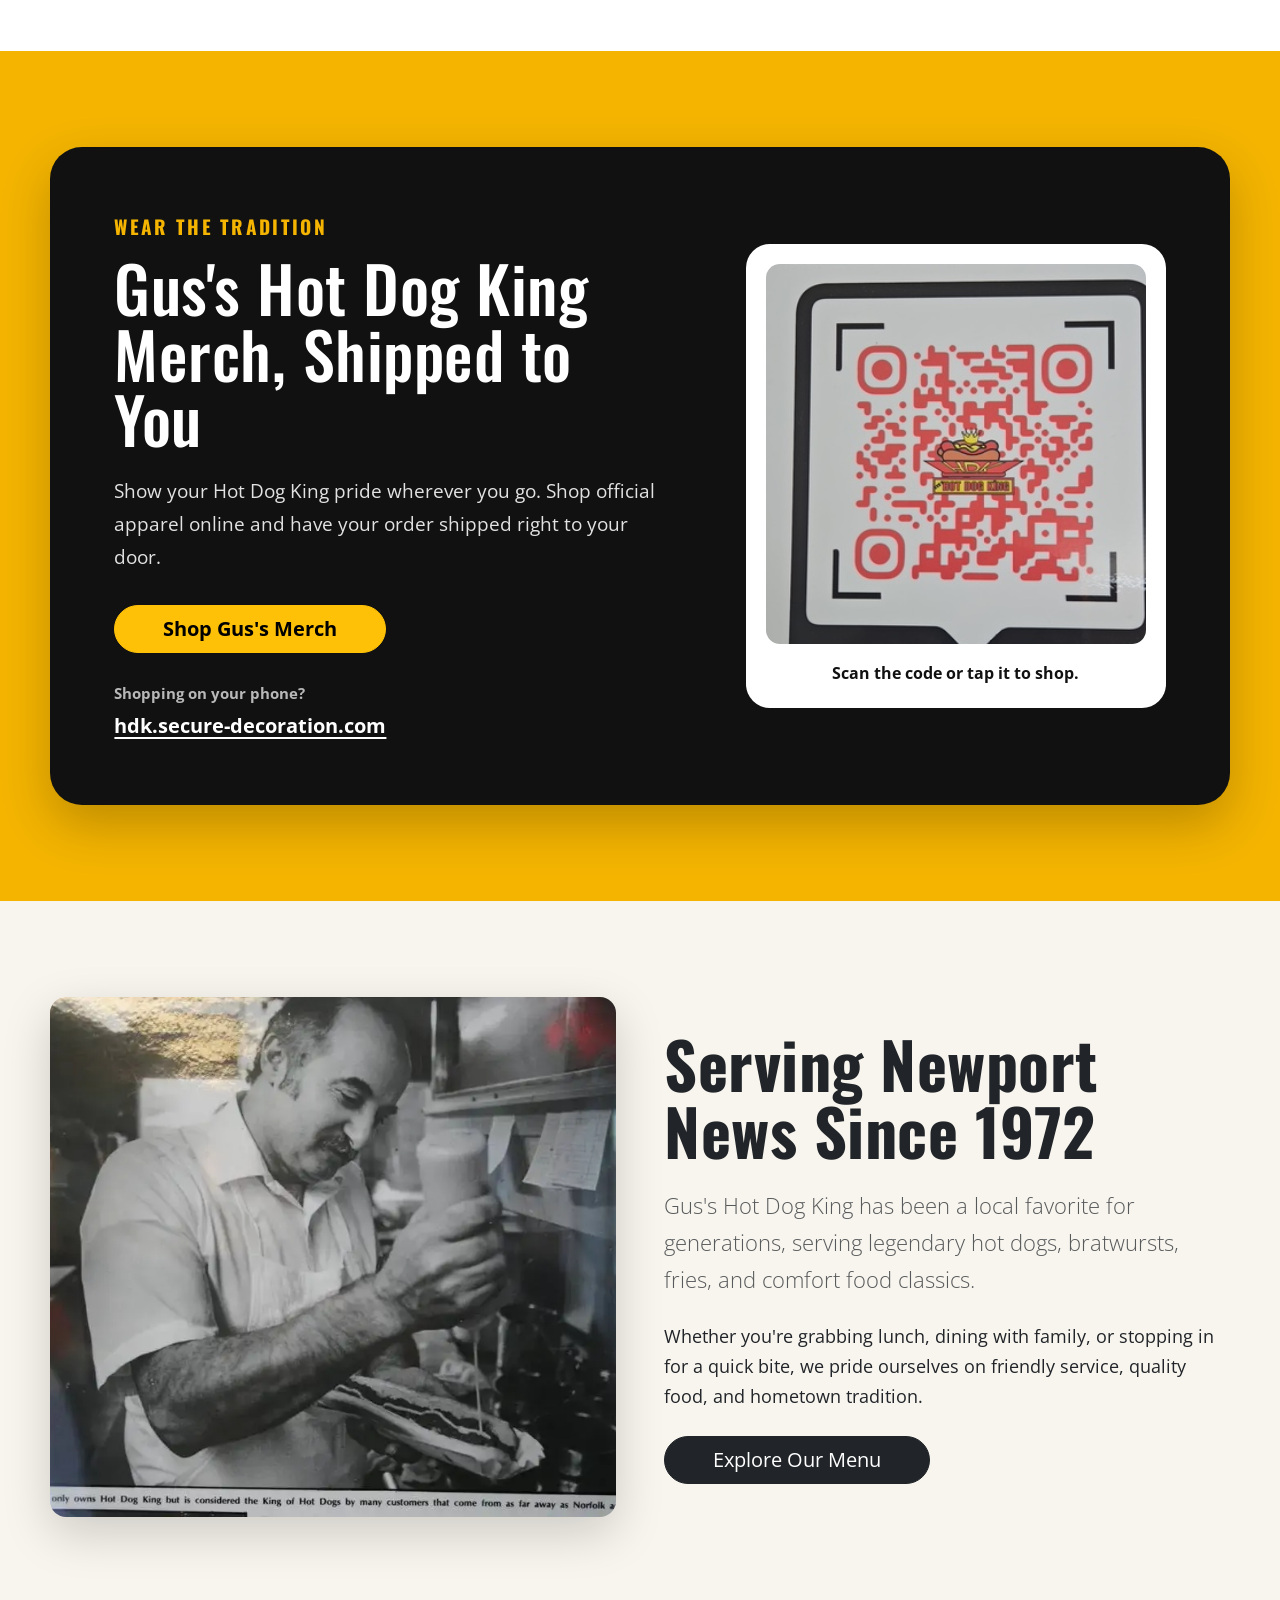
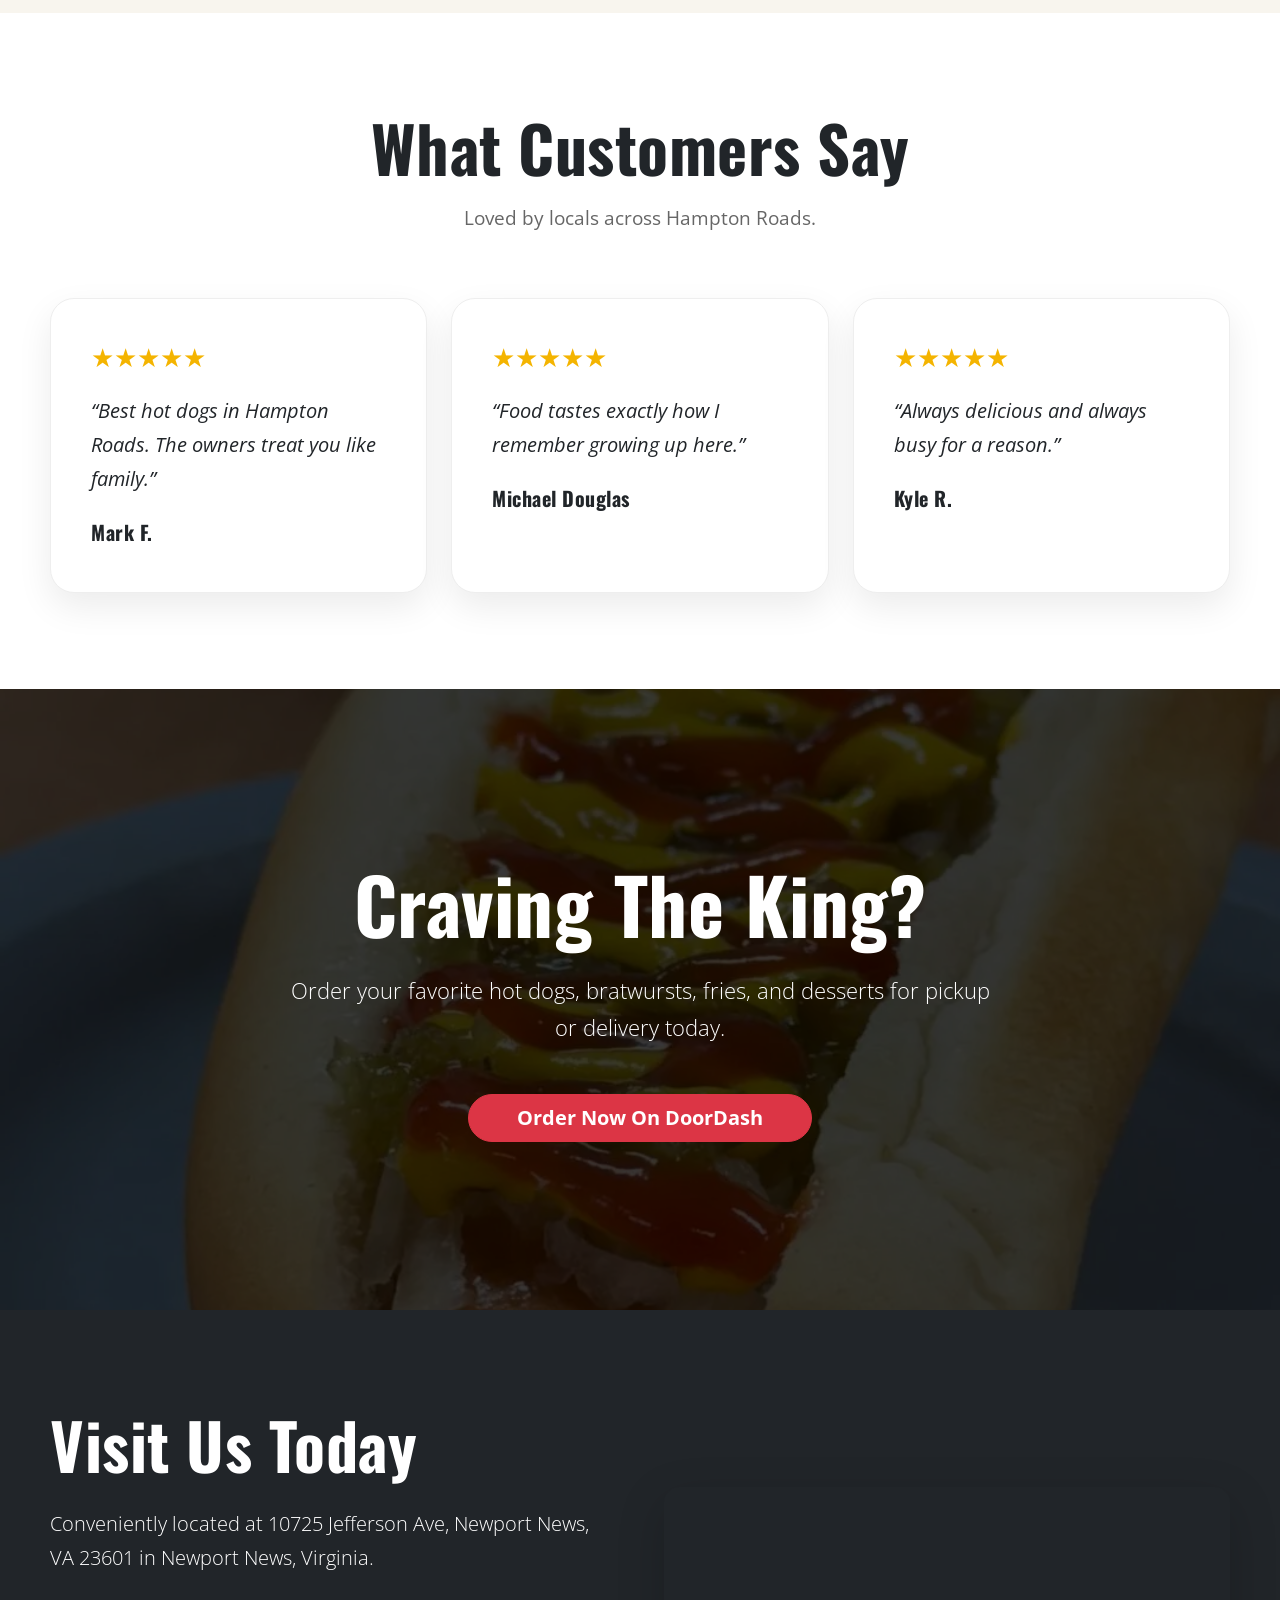
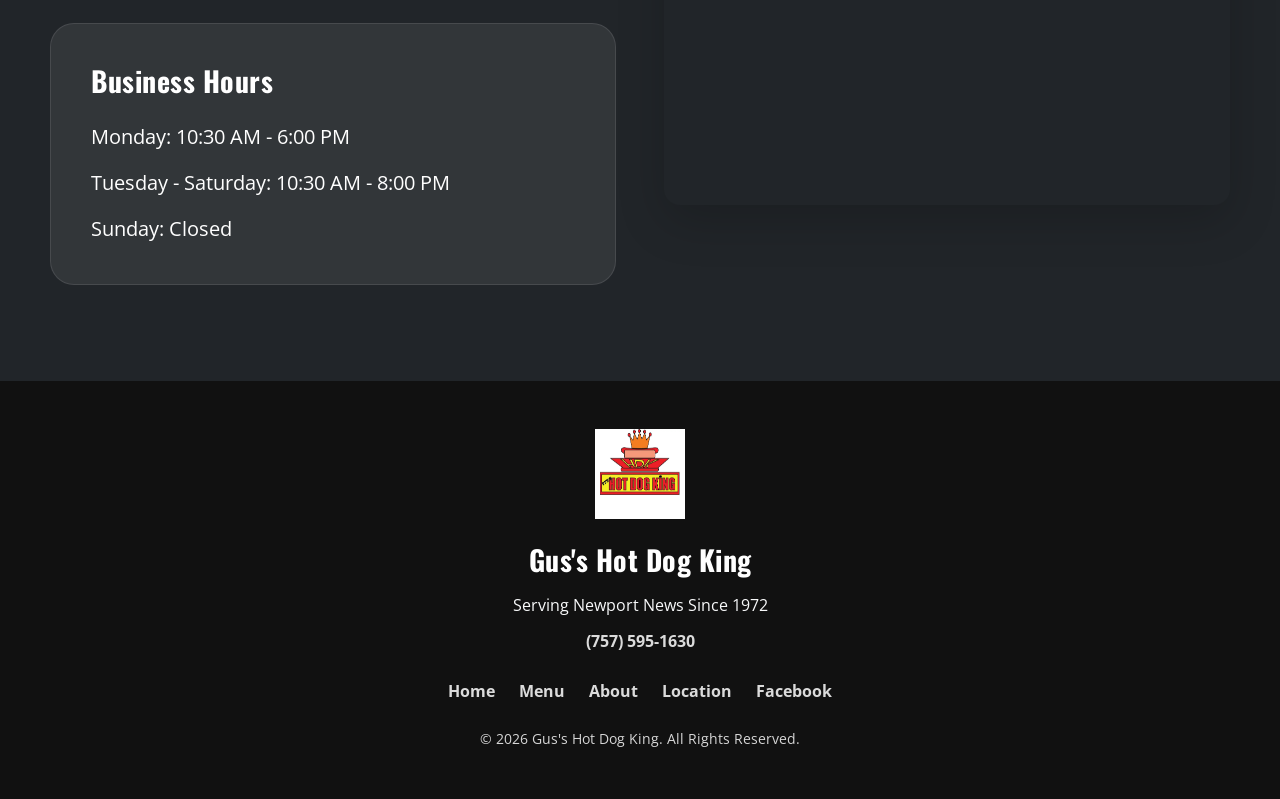
==== commit e4e6820f: "commented out temp closing" ====
--- a/index.html
+++ b/index.html
@@ -169,7 +169,7 @@
         </div>
       </section>
 
-      <!-- Temporary Closing Notice -->
+      <!-- Temporary Closing Notice 
       <section
         class="closing-notice-section"
         aria-labelledby="closing-notice-title"
@@ -189,7 +189,7 @@
             </div>
           </div>
         </div>
-      </section>
+      </section>-->
 
       <!-- Featured Foods -->
       <section id="favorites" class="py-5 py-lg-6">
